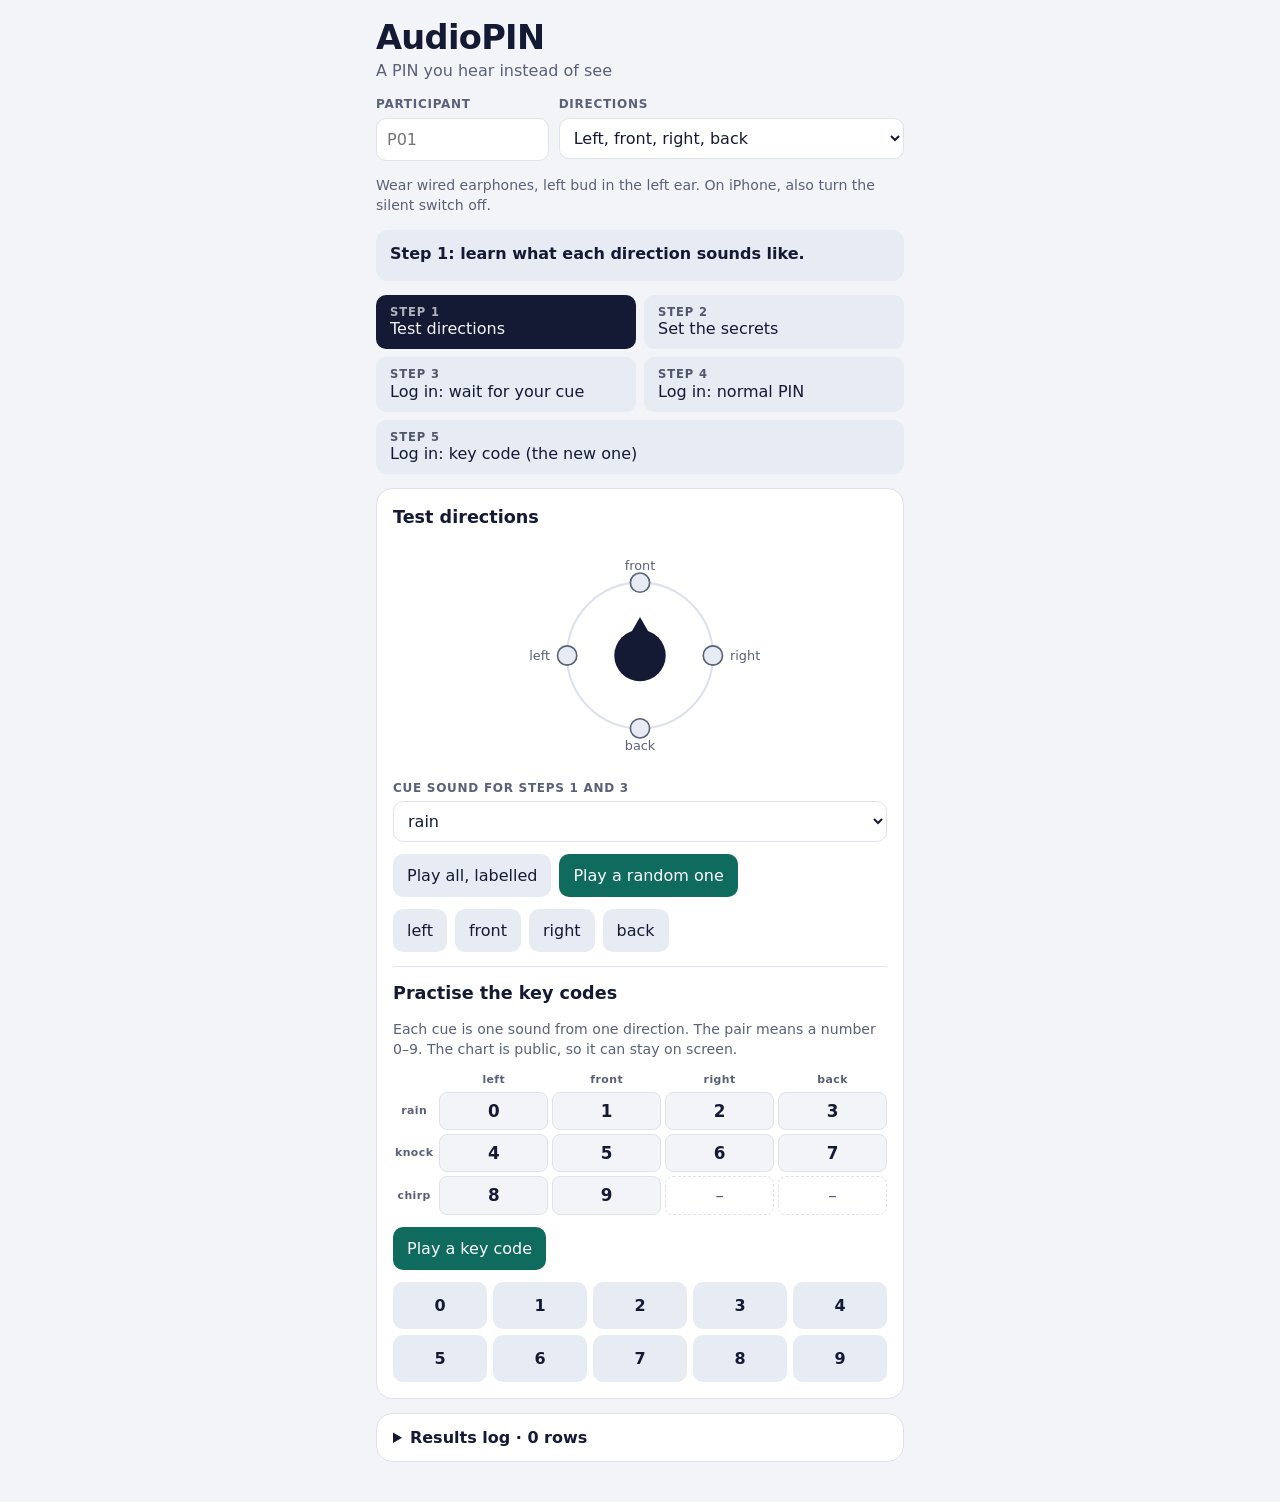
==== index.html @ e16d2418 "sound file names corrected" ====
<!doctype html>
<html lang="en">
<head>
<meta charset="utf-8">
<meta name="viewport" content="width=device-width, initial-scale=1, viewport-fit=cover">
<title>AudioPIN</title>
<style>
  :root {
    --ground: #f2f4f8;
    --surface: #ffffff;
    --ink: #141a33;
    --muted: #596078;
    --line: #dde2ec;
    --chip: #e7ebf3;
    --accent: #0e6b5e;
    --on-accent: #ffffff;
    --pad: #141a33;
    --on-pad: #f2f4f8;
    --warn-bg: #fdefe8;
    --warn-ink: #8a2b12;
    --warn-line: #f0c3b0;
    color-scheme: light;
  }
  @media (prefers-color-scheme: dark) {
    :root:not([data-theme="light"]) {
      --ground: #0e1220;
      --surface: #171d2d;
      --ink: #e6e9f2;
      --muted: #9ea6ba;
      --line: #283048;
      --chip: #232b40;
      --accent: #3db5a2;
      --on-accent: #062520;
      --pad: #2c3754;
      --on-pad: #eef1f8;
      --warn-bg: #2b1a14;
      --warn-ink: #ffb79e;
      --warn-line: #5c3225;
      color-scheme: dark;
    }
  }
  :root[data-theme="dark"] {
    --warn-bg: #2b1a14;
    --warn-ink: #ffb79e;
    --warn-line: #5c3225;
    --ground: #0e1220;
    --surface: #171d2d;
    --ink: #e6e9f2;
    --muted: #9ea6ba;
    --line: #283048;
    --chip: #232b40;
    --accent: #3db5a2;
    --on-accent: #062520;
    --pad: #2c3754;
    --on-pad: #eef1f8;
    color-scheme: dark;
  }

  * { box-sizing: border-box; }
  [hidden] { display: none !important; }
  body {
    margin: 0;
    background: var(--ground);
    color: var(--ink);
    font: 16px/1.45 system-ui, -apple-system, "Segoe UI", Roboto, "Helvetica Neue", Arial, sans-serif;
  }
  main {
    max-width: 560px;
    margin: 0 auto;
    padding-inline: 16px;
    padding-block: 20px 40px;
    display: grid;
    grid-template-columns: minmax(0, 1fr);
    gap: 14px;
  }
  main > * { min-width: 0; }
  h1, h2 { text-wrap: balance; }
  header h1 { margin: 0; font-size: 2.1rem; font-weight: 800; letter-spacing: -0.02em; line-height: 1.05; }
  header p { margin: 4px 0 0; color: var(--muted); }

  .setup { display: grid; grid-template-columns: 1fr 2fr; gap: 10px; }
  @media (max-width: 360px) { .setup { grid-template-columns: 1fr; } }
  label {
    display: block; margin-bottom: 4px;
    font-size: 0.75rem; font-weight: 700; letter-spacing: 0.06em; text-transform: uppercase; color: var(--muted);
  }
  input, select {
    width: 100%; font: inherit; color: var(--ink); background: var(--surface);
    border: 1px solid var(--line); border-radius: 10px; padding: 9px 10px;
  }
  .hint { margin: 0; font-size: 0.88rem; color: var(--muted); }
  .warn {
    margin: 0; padding: 10px 12px; border-radius: 10px; font-size: 0.88rem;
    background: var(--warn-bg); color: var(--warn-ink); border: 1px solid var(--warn-line);
  }
  #status { margin: 0; padding: 12px 14px; border-radius: 12px; background: var(--chip); font-weight: 600; min-height: 3.2em; }

  button {
    font: inherit; color: var(--ink); background: var(--chip);
    border: 0; border-radius: 10px; padding: 10px 14px; cursor: pointer;
  }
  button.primary { background: var(--accent); color: var(--on-accent); }
  button:focus-visible, input:focus-visible, select:focus-visible, summary:focus-visible, #tap:focus-visible {
    outline: 3px solid var(--accent); outline-offset: 2px;
  }
  .steps { display: grid; grid-template-columns: 1fr 1fr; gap: 8px; }
  .steps button { text-align: left; line-height: 1.25; }
  .steps button b { display: block; font-size: 0.72rem; letter-spacing: 0.08em; text-transform: uppercase; opacity: 0.7; }
  .steps button[aria-pressed="true"] { background: var(--ink); color: var(--ground); }
  .steps button:last-child { grid-column: 1 / -1; }

  .panel {
    display: grid; gap: 12px; padding: 16px;
    background: var(--surface); border: 1px solid var(--line); border-radius: 16px;
  }
  .panel h2 { margin: 0; font-size: 1.1rem; }
  .panel p { margin: 0; }
  .row { display: flex; flex-wrap: wrap; gap: 8px; }
  hr { border: 0; border-top: 1px solid var(--line); margin: 2px 0; }

  .head { display: block; width: 100%; max-width: 300px; margin: 0 auto; }
  .head .ring { fill: none; stroke: var(--line); stroke-width: 2; }
  .head .skull { fill: var(--ink); }
  .head .spot { fill: var(--chip); stroke: var(--muted); stroke-width: 1.5; transition: fill 0.15s; }
  .head .spot.on { fill: var(--accent); stroke: var(--accent); }
  .head text { fill: var(--muted); font-size: 12px; font-family: inherit; }
  .pinview { font-weight: 700; }

  .dots { text-align: center; font-size: 1.5rem; letter-spacing: 0.35em; }
  #tap {
    display: flex; align-items: center; justify-content: center; height: 240px;
    border-radius: 20px; background: var(--pad); color: var(--on-pad);
    font-size: 1.6rem; font-weight: 800; letter-spacing: 0.2em;
    user-select: none; -webkit-user-select: none; touch-action: manipulation; -webkit-tap-highlight-color: transparent;
  }
  .keypad { display: grid; grid-template-columns: repeat(3, 1fr); gap: 8px; }
  .keypad button { padding: 16px 0; font-size: 1.35rem; font-variant-numeric: tabular-nums; }

  /* key-code mode: the public chart and the ring of digits */
  .chart { display: grid; grid-template-columns: auto repeat(4, minmax(0, 1fr)); gap: 4px; }
  .chart .h {
    align-self: center; padding: 0 2px; text-align: center;
    font-size: 0.68rem; font-weight: 700; letter-spacing: 0.04em; color: var(--muted);
  }
  .chart .v {
    padding: 6px 2px; text-align: center; border-radius: 8px;
    background: var(--ground); border: 1px solid var(--line);
    font-size: 1.05rem; font-weight: 700; font-variant-numeric: tabular-nums;
  }
  .chart .v.off { background: transparent; border-style: dashed; color: var(--muted); font-weight: 400; }
  #ring { position: relative; width: 100%; max-width: 280px; aspect-ratio: 1 / 1; margin: 0 auto; }
  #ring button {
    position: absolute; transform: translate(-50%, -50%);
    width: 52px; height: 52px; padding: 0; border-radius: 50%;
    font-size: 1.15rem; font-weight: 700; font-variant-numeric: tabular-nums;
  }
  .nums { display: grid; grid-template-columns: repeat(5, minmax(0, 1fr)); gap: 6px; }
  .nums button { padding: 12px 0; font-weight: 700; font-variant-numeric: tabular-nums; }

  details.log { padding: 12px 16px; background: var(--surface); border: 1px solid var(--line); border-radius: 16px; }
  details.log summary { cursor: pointer; font-weight: 700; }
  details.log[open] summary { margin-bottom: 10px; }
  details.log .row { margin-top: 10px; }
  .tablewrap { overflow-x: auto; margin-top: 10px; }
  table { border-collapse: collapse; font-size: 0.8rem; white-space: nowrap; font-variant-numeric: tabular-nums; }
  th, td { text-align: left; padding: 4px 10px 4px 0; border-bottom: 1px solid var(--line); }
  th { color: var(--muted); font-weight: 600; }
  textarea {
    width: 100%; height: 160px; margin-top: 10px; padding: 8px;
    font: 0.75rem/1.4 ui-monospace, SFMono-Regular, Menlo, Consolas, monospace;
    color: var(--ink); background: var(--ground); border: 1px solid var(--line); border-radius: 10px;
  }
  @media (prefers-reduced-motion: reduce) { .head .spot { transition: none; } }
</style>
</head>
<body>
<main>
  <header>
    <h1>AudioPIN</h1>
    <p>A PIN you hear instead of see</p>
  </header>

  <section class="setup" aria-label="Session setup">
    <div>
      <label for="pid">Participant</label>
      <input id="pid" placeholder="P01" autocomplete="off">
    </div>
    <div>
      <label for="layout">Directions</label>
      <select id="layout">
        <option value="cardinal">Left, front, right, back</option>
        <option value="lateral">Four side positions</option>
        <option value="wide">Five positions, two sounds</option>
        <option value="trio">Three positions, four sounds</option>
        <option value="pair">Two positions, five sounds</option>
      </select>
    </div>
  </section>
  <p class="hint">Wear wired earphones, left bud in the left ear. On iPhone, also turn the silent switch off.</p>
  <p id="warn" class="warn" hidden></p>

  <p id="status" role="status" aria-live="polite">Step 1: learn what each direction sounds like.</p>

  <nav class="steps" aria-label="Steps">
    <button id="goCalib"><b>Step 1</b>Test directions</button>
    <button id="goEnroll"><b>Step 2</b>Set the secrets</button>
    <button id="goLogin"><b>Step 3</b>Log in: wait for your cue</button>
    <button id="goBase"><b>Step 4</b>Log in: normal PIN</button>
    <button id="goKey"><b>Step 5</b>Log in: key code (the new one)</button>
  </nav>

  <section id="calibPanel" class="panel">
    <h2>Test directions</h2>
    <svg id="head" class="head" viewBox="0 0 280 210" role="img" aria-label="Top view of your head with the four sound positions"></svg>
    <div>
      <label for="cueSel">Cue sound for steps 1 and 3</label>
      <select id="cueSel"></select>
    </div>
    <div class="row">
      <button id="demo">Play all, labelled</button>
      <button id="quizPlay" class="primary">Play a random one</button>
    </div>
    <div class="row" id="quizBtns"></div>
    <hr>
    <h2>Practise the key codes</h2>
    <p class="hint">Each cue is one sound from one direction. The pair means a number 0–9. The chart is public, so it can stay on screen.</p>
    <div class="chart" id="chartA"></div>
    <div class="row"><button id="keyPractice" class="primary">Play a key code</button></div>
    <div class="nums" id="practiceNums"></div>
  </section>

  <section id="enrollPanel" class="panel" hidden>
    <h2>Set the secrets</h2>
    <p class="hint">Four directions for step 3.</p>
    <div class="row" id="enrollBtns"></div>
    <p>Direction PIN: <span class="pinview" id="pinView">—</span></p>
    <div class="row">
      <button id="example">Use left → right → front → left</button>
      <button id="clear">Clear</button>
    </div>
    <hr>
    <div>
      <label for="numPin">Number PIN for steps 4 and 5</label>
      <input id="numPin" inputmode="numeric" maxlength="4" autocomplete="off">
      <p class="hint" style="margin-top:6px">Use a different number in each condition if the same people will watch both.</p>
    </div>
  </section>

  <section id="loginPanel" class="panel" hidden>
    <h2>Log in: wait for your cue</h2>
    <div class="dots" id="audioDots">○○○○</div>
    <div id="tap" role="button" aria-label="Tap when you hear your direction">TAP</div>
    <p class="hint">Directions play in a new random order for each position. Tap once when you hear yours. Someone watching sees only a tap.</p>
  </section>

  <section id="basePanel" class="panel" hidden>
    <h2>Log in: normal PIN</h2>
    <div class="dots" id="numDots">○○○○</div>
    <div class="keypad" id="keypad"></div>
  </section>

  <section id="keyPanel" class="panel" hidden>
    <h2>Log in: key code</h2>
    <div class="dots" id="keyDots">○○○○</div>
    <div class="chart" id="chartB"></div>
    <div class="row"><button id="keyReplay">Play that sound again</button></div>
    <div id="ring"></div>
    <p class="hint">One sound per digit. Read its number from the chart, count that many steps clockwise from your digit, and tap where you land. Until you tap, the same sound plays again two seconds after it ends. Nothing on this screen shows which sound played.</p>
  </section>

  <details class="log">
    <summary>Results log · <span id="logCount">0</span> rows</summary>
    <p class="hint">Keep this closed while someone is watching: it shows the answers.</p>
    <div class="row">
      <button id="dl">Download CSV</button>
      <button id="showCsv">Show CSV to copy</button>
      <button id="wipe">Clear log</button>
    </div>
    <div class="tablewrap" id="logView"></div>
    <textarea id="csvText" readonly hidden aria-label="Log as CSV"></textarea>
  </details>
</main>

<script>
/* HOW THIS PAGE WORKS
   1. SETTINGS  which directions and pitches exist, and how fast the cues play
   2. SOUND     one of three short sounds, placed at a direction by the browser's HRTF panner.
                Which sound it is carries the second half of a key code; where it comes from carries the first
   3. STEPS     1 test directions and key codes -> 2 set secrets -> 3 wait-for-cue login
                -> 4 normal PIN -> 5 key-code login (one coded sound per digit, no waiting)
   4. LOG       every answer becomes a row; export it as CSV for your analysis */

// ================= 1. SETTINGS =================
// Angles in degrees, seen from above: 0 = straight ahead, 90 = right, -90 = left, 180 = behind.
const LAYOUTS = {
  cardinal: { left: -90, front: 0, right: 90, back: 180 },                            // what the brief asks for
  lateral:  { 'far-left': -90, 'near-left': -30, 'near-right': 30, 'far-right': 90 }, // plan B if front/back get confused
  // Five positions need only two sounds to cover 0-9, so every sound appears at every
  // direction: no spare boxes, no sound that is rarer or easier than the others.
  wide:     { 'far-left': -90, left: -45, front: 0, right: 45, 'far-right': 90 },
  // Fewer directions, more sounds. Only 2x5 and 5x2 divide 10 evenly, so `pair` is the
  // only way to cut directions without leaving spare boxes in the chart.
  trio:     { left: -90, front: 0, right: 90 },                 // 3 x 4 sounds = 12 boxes, 2 spare
  pair:     { left: -90, right: 90 }                            // 2 x 5 sounds = 10 boxes, none spare
};
// The sound itself is the second half of a key code: three kinds, one per row of the chart.
// The files sit next to index.html. Each one is trimmed to its first 0.25 s of real sound
// automatically, so a long recording is fine, but a soft fade-in is not: the sharp start is
// what the ear uses to place the sound.
// Only as many rows as the layout needs are used, so the list can be longer than the grid:
// 4 directions use the first 3, 3 directions use the first 4, 2 directions use all 5.
// Ordered on purpose. The first three are the ones four directions use, and they sit in three
// different envelope families: continuous, one hit, two hits. The cat is last, so it only
// appears in the two-direction layout, and never as the direction cue.
const VOICE_NAMES = ['rain', 'knock', 'chirp', 'cowbell', 'cat'];  // chart rows, top to bottom
const VOICE_FILES = {                                              // Mixkit, free licence, no attribution required
  rain:    'mixkit-heavy-rain-2403.wav',          // "Heavy rain"               continuous, smooth
  knock:   'mixkit-wood-hard-hit-2182.wav',         // "Wood hard hit"            one impulse
  chirp:   'mixkit-forest-birds-singing-1212.wav',         // "Double little bird chirp" two pulses
  cowbell: 'mixkit-cowbell-sharp-hit-1743.wav',       // "Cowbell sharp hit"        metallic ring
  cat:     'mixkit-cartoon-little-cat-meow-91.wav'            // your own recording         voice-like swell
};
const VOICE_GAIN  = { rain: 1, knock: 1, chirp: 1, cowbell: 1, cat: 1 }; // set these by ear once you hear the files
const CUE_VOICE   = VOICE_NAMES[0];                                // steps 1 and 3 start with the rain: steady noise places best
const BUILT_IN    = ['hiss', 'knock', 'drip', 'bell', 'buzz'];     // stand-ins when a file is missing, so the rows stay different
const KEYS      = 10;  // key = sound row x number of directions + direction column, so codes 0..9
const SOUND_SEC = 1.0; // how much of each recording plays. Longer gives the ear more to work with, and costs time
const PIN_LEN   = 4;   // digits (or directions) in a PIN
// Step 3 plays cue after cue, so its spacing has to grow with the sound: silence between cues
// is what keeps one cue from smearing into the next (the CHI paper's floor was 0.6 s for 0.54 s sounds).
const CUE_MS   = Math.round(SOUND_SEC * 1000) + 800;
const LEAD_MS  = 700;  // step 3 only: pause before each position starts
const REACT_MS = 200;  // nobody reacts faster than this, so a quicker tap answers the previous cue
const KEY_LEAD_MS = 250; // step 5: pause before the coded sound plays
const REPEAT_MS   = 2000; // step 5: no answer yet? play the same sound again this long after it ends

// ================= state =================
let layout = 'cardinal';
let pin = [];             // the direction PIN, e.g. ['left', 'right', 'front', 'left']
let quizTarget = null;    // direction just played in step 1
let practiceKey = null;   // key code just played in step 1
let loginRun = 0;         // goes up whenever a running login must stop
let cueTimer = null;      // interval that plays the cue cycle in step 3
let pendingTap = null;    // finishes the position that is waiting for an answer
let keyAnswer = null;     // set while step 5 waits for a tap on the ring
let repeatTimer = null;   // step 5: plays the same sound again while no answer has come
let cueVoice = CUE_VOICE; // which sound carries plain direction cues in steps 1 and 3
let numEntry = '', numStart = 0, numDone = true;
let trialNo = 0;
let log = [];
let ctx = null, noise = null;
let voices = {};                                     // sound name -> AudioBuffer
const voiceSource = {};                              // sound name -> 'file' or 'built-in'
const pendingFiles = {};                             // sound name -> Promise<ArrayBuffer> for your own recordings
for (const name of Object.keys(VOICE_FILES)) {
  if (VOICE_FILES[name]) {
    pendingFiles[name] = fetch(VOICE_FILES[name]).then(r => (r.ok ? r.arrayBuffer() : null)).catch(() => null);
  }
}

const dirs = () => LAYOUTS[layout];
const dirNames = () => Object.keys(dirs());
// Only as many sounds as the grid needs: 4 directions need 3 sounds (12 boxes, 2 spare),
// 5 directions need exactly 2 (10 boxes, none spare).
const usedVoices = () => VOICE_NAMES.slice(0, Math.ceil(KEYS / dirNames().length));

// ================= 2. SOUND =================
// Browsers only allow sound after a tap, so every button that plays audio calls this first.
async function initAudio() {
  if (!ctx) {
    try { if (navigator.audioSession) navigator.audioSession.type = 'playback'; } catch (e) {} // iPhone Safari: keep playing when the silent switch is on
    ctx = new (window.AudioContext || window.webkitAudioContext)();
    ctx.createPanner().panningModel = 'HRTF'; // start loading the HRTF data now, not on the first cue
  }
  if (ctx.state !== 'running') await ctx.resume();    // must happen inside the tap, before any waiting
  const missing = [];
  for (let i = 0; i < VOICE_NAMES.length; i++) {      // load (or build) each sound once
    const name = VOICE_NAMES[i];
    if (voices[name]) continue;
    let buffer = null;
    if (pendingFiles[name]) {
      const bytes = await pendingFiles[name];
      if (bytes) {
        try { buffer = prepare(ctx, toMono(ctx, await ctx.decodeAudioData(bytes))); } catch (e) { buffer = null; }
      }
      if (!buffer) missing.push(`${name} (${VOICE_FILES[name]})`);
    }
    voiceSource[name] = buffer ? 'file' : 'built-in';
    voices[name] = normalise(buffer || buildVoice(ctx, BUILT_IN[i % BUILT_IN.length]), VOICE_GAIN[name]);
  }
  noise = voices[cueVoice] || voices[VOICE_NAMES[0]];
  warn(missing.length
    ? `Could not load ${missing.join(', ')} — a built-in sound is standing in. Serve the page over http (file:// blocks loading) and check the names in VOICE_FILES.`
    : '');
}

// Every recording gets the same treatment: cut the silence at the front, keep at most 0.25 s,
// and fade the two edges so it cannot click.
function prepare(context, buffer) {
  const sr = buffer.sampleRate, d = buffer.getChannelData(0);
  let peak = 0;
  for (let i = 0; i < d.length; i++) peak = Math.max(peak, Math.abs(d[i]));
  if (!peak) return null;
  const floor = peak * 0.02;
  let start = 0;
  while (start < d.length && Math.abs(d[start]) < floor) start++;
  const length = Math.min(Math.round(sr * SOUND_SEC), d.length - start);
  if (length < Math.round(sr * 0.02)) return null;    // under 20 ms of sound: treat it as a bad file
  const out = context.createBuffer(1, length, sr);
  const o = out.getChannelData(0);
  const fade = Math.round(sr * 0.005);
  for (let i = 0; i < length; i++) {
    const gain = i < fade ? i / fade : (i > length - fade ? (length - i) / fade : 1);
    o[i] = d[start + i] * gain;
  }
  return out;
}

// Builds one 0.3 s sound. Every voice gets a 4 ms broadband click at the start:
// a sharp onset is the strongest cue the ear has for working out a direction.
function buildVoice(context, name) {
  const sr = context.sampleRate, n = Math.round(sr * 0.3);
  const buffer = context.createBuffer(1, n, sr);
  const d = buffer.getChannelData(0);
  if (name === 'bell') {                              // inharmonic partials, metallic and ringing
    const f0 = 520, ratios = [1, 2.76, 5.4, 8.93, 13.34], amps = [1, 0.6, 0.4, 0.25, 0.15];
    for (let i = 0; i < n; i++) {
      const t = i / sr;
      let v = 0;
      for (let k = 0; k < ratios.length; k++) {
        v += amps[k] * Math.sin(2 * Math.PI * f0 * ratios[k] * t) * Math.exp(-t * (3 + k * 2.5));
      }
      d[i] = v * 0.3;
    }
  } else if (name === 'knock') {                      // short wooden rap, gone in about 60 ms
    // It needs real treble: the loudness difference between the ears only exists above ~1.5 kHz,
    // so a purely low thud would reach both ears almost equally and be hard to place.
    let previous = 0;
    for (let i = 0; i < n; i++) {
      const t = i / sr, x = Math.random() * 2 - 1;
      const bright = x - 0.9 * previous;              // cheap high-pass, so the rap keeps its treble
      previous = x;
      d[i] = bright * Math.exp(-t * 45) * 1.2
           + Math.sin(2 * Math.PI * 320 * t) * Math.exp(-t * 60) * 0.5
           + Math.sin(2 * Math.PI * 1100 * t) * Math.exp(-t * 80) * 0.4;
    }
  } else if (name === 'drip') {                       // water drop: a quick upward blip
    for (let i = 0; i < n; i++) {
      const t = i / sr;
      const f = 500 + 900 * Math.min(t / 0.06, 1);
      d[i] = (Math.sin(2 * Math.PI * f * t) + 0.4 * Math.sin(2 * Math.PI * 2.4 * f * t)) * Math.exp(-t * 28);
    }
  } else if (name === 'buzz') {                       // low rasp; nothing else in the set sounds like it
    for (let i = 0; i < n; i++) {
      const t = i / sr;
      let v = 0;
      for (let k = 1; k <= 9; k += 2) v += Math.sin(2 * Math.PI * 150 * k * t) / k;
      d[i] = v * (0.6 + 0.4 * Math.sin(2 * Math.PI * 35 * t)) * Math.exp(-t * 6);
    }
  } else {                                            // 'hiss': plain broadband noise
    for (let i = 0; i < n; i++) d[i] = Math.random() * 2 - 1;
  }
  const click = Math.round(sr * 0.004);
  for (let i = 0; i < click; i++) d[i] += (Math.random() * 2 - 1) * (1 - i / click) * 0.8;
  return buffer;
}

// Equal loudness for every sound, so volume is never a clue.
// The soft limiter matters: dividing by the peak instead would make short sounds much quieter than long ones.
function normalise(buffer, tweak) {
  const d = buffer.getChannelData(0);
  let sum = 0;
  for (let i = 0; i < d.length; i++) sum += d[i] * d[i];
  const gain = 0.25 * (tweak || 1) / (Math.sqrt(sum / d.length) || 1);
  for (let i = 0; i < d.length; i++) d[i] = Math.tanh(d[i] * gain);
  return buffer;
}

// The HRTF panner wants one channel, so a stereo recording is folded down first.
function toMono(context, buffer) {
  if (buffer.numberOfChannels === 1) return buffer;
  const mono = context.createBuffer(1, buffer.length, buffer.sampleRate);
  const out = mono.getChannelData(0);
  for (let c = 0; c < buffer.numberOfChannels; c++) {
    const data = buffer.getChannelData(c);
    for (let i = 0; i < data.length; i++) out[i] += data[i] / buffer.numberOfChannels;
  }
  return mono;
}

// Plays one sound that seems to come from direction `dir`.
// Chain: sound -> volume envelope -> HRTF panner -> earphones.
function playCue(context, buffer, dir, when) {
  const angle = dirs()[dir] * Math.PI / 180;

  const panner = context.createPanner();
  panner.panningModel = 'HRTF';                       // filters each ear the way a real head would
  const x = Math.sin(angle), z = -Math.cos(angle);   // listener at (0,0,0) facing -z; +x is to the right
  if (panner.positionX) {
    panner.positionX.value = x; panner.positionY.value = 0; panner.positionZ.value = z;
  } else {
    panner.setPosition(x, 0, z);                      // older Safari
  }
  panner.connect(context.destination);

  const length = Math.min(buffer.duration, SOUND_SEC); // never play more than SOUND_SEC of it
  const shape = (node, peak) => {                      // 10 ms fades so the sound doesn't click
    node.gain.setValueAtTime(0, when);
    node.gain.linearRampToValueAtTime(peak, when + 0.01);
    node.gain.setValueAtTime(peak, when + Math.max(0.02, length - 0.02));
    node.gain.linearRampToValueAtTime(0, when + length);
  };

  const source = context.createBufferSource();        // the noise carries the direction
  source.buffer = buffer;
  const envelope = context.createGain();
  shape(envelope, 0.6);
  source.connect(envelope);
  envelope.connect(panner);
  source.start(when);
  source.stop(when + length + 0.02);
}

function play(dir) { playCue(ctx, voices[cueVoice] || noise, dir, ctx.currentTime); }

// A key code 0..9 is one direction plus one sound.
const keyDir   = key => dirNames()[key % dirNames().length];
const keyVoice = key => usedVoices()[Math.floor(key / dirNames().length)];
const codeName = key => `${keyDir(key)} + ${keyVoice(key)}`;
function playKey(key) { playCue(ctx, voices[keyVoice(key)], keyDir(key), ctx.currentTime); }

// Delay between starting a sound and it reaching the ears. Large with Bluetooth, and not every browser reports it.
function outputDelayMs() {
  return ctx ? ((ctx.baseLatency || 0) + (ctx.outputLatency || 0)) * 1000 : 0;
}

// ================= helpers =================
const $ = id => document.getElementById(id);
const sleep = ms => new Promise(resolve => setTimeout(resolve, ms));
const say = text => { $('status').textContent = text; };
const warn = text => { $('warn').textContent = text; $('warn').hidden = !text; };
// Unpredictable random integer 0..n-1 (Math.random is not meant for security).
const randInt = n => crypto.getRandomValues(new Uint32Array(1))[0] % n;
function shuffle(list) {
  const a = list.slice();
  for (let i = a.length - 1; i > 0; i--) { const j = randInt(i + 1); [a[i], a[j]] = [a[j], a[i]]; }
  return a;
}
const drawDots = (id, filled) => { $(id).textContent = '●'.repeat(filled) + '○'.repeat(PIN_LEN - filled); };
function cell(className, text) {
  const node = document.createElement('div');
  node.className = className;
  node.textContent = text;
  return node;
}

// ================= 3. STEPS =================
const STEPS = { calib: 'goCalib', enroll: 'goEnroll', login: 'goLogin', base: 'goBase', key: 'goKey' };
function showStep(name) {
  stopLogin();
  for (const step in STEPS) {
    $(step + 'Panel').hidden = step !== name;
    $(STEPS[step]).setAttribute('aria-pressed', String(step === name));
  }
  // Put the working panel at the top of the screen, so nobody scrolls during a timed entry.
  if (name !== 'calib') $(name + 'Panel').scrollIntoView({ block: 'start' });
}

function setLayout(name) {
  const needed = Math.ceil(KEYS / Object.keys(LAYOUTS[name]).length);
  if (VOICE_NAMES.length < needed) {                 // fewer directions always means more sounds
    warn(`The "${name}" layout needs ${needed} sounds and VOICE_NAMES lists ${VOICE_NAMES.length}. Add ${needed - VOICE_NAMES.length} more before using it.`);
    $('layout').value = layout;
    return;
  }
  layout = name;
  $('layout').value = name;
  pin = []; showPin();
  quizTarget = null; practiceKey = null;
  for (const [boxId, pick] of [['quizBtns', answerQuiz], ['enrollBtns', addToPin]]) {
    $(boxId).replaceChildren(...dirNames().map(d => {
      const b = document.createElement('button');
      b.textContent = d;
      b.onclick = () => pick(d);
      return b;
    }));
  }
  drawHead(null);
  buildChart('chartA');
  buildChart('chartB');
}
$('layout').onchange = e => {
  stopLogin();
  setLayout(e.target.value);
  say('Directions changed, so the direction PIN was cleared and the key chart was rebuilt.');
};

// Top view of the head with the sound positions. Lights up only in step 1, never while logging in.
function drawHead(active) {
  const cx = 140, cy = 105, r = 68;
  let svg = `<circle class="ring" cx="${cx}" cy="${cy}" r="${r}"/>` +
            `<path class="skull" d="M${cx - 8} ${cy - 22} L${cx} ${cy - 36} L${cx + 8} ${cy - 22} Z"/>` +
            `<circle class="skull" cx="${cx}" cy="${cy}" r="24"/>`;
  for (const d of dirNames()) {
    const a = dirs()[d] * Math.PI / 180;
    const x = cx + r * Math.sin(a), y = cy - r * Math.cos(a);
    const lx = cx + (r + 16) * Math.sin(a), ly = cy - (r + 16) * Math.cos(a);
    const anchor = Math.sin(a) < -0.3 ? 'end' : Math.sin(a) > 0.3 ? 'start' : 'middle';
    svg += `<circle class="spot${d === active ? ' on' : ''}" cx="${x.toFixed(1)}" cy="${y.toFixed(1)}" r="9"/>` +
           `<text x="${lx.toFixed(1)}" y="${ly.toFixed(1)}" dy="0.35em" text-anchor="${anchor}">${d}</text>`;
  }
  $('head').innerHTML = svg;
}

// The public code chart: rows are pitches, columns are directions, cells are the numbers 0-9.
// It never shows which code is playing -- that is the whole secret.
function buildChart(id) {
  const columns = dirNames();
  const cells = [cell('h', '')];
  for (const d of columns) cells.push(cell('h', d));
  usedVoices().forEach((name, row) => {
    cells.push(cell('h', name));
    columns.forEach((d, col) => {
      const value = row * columns.length + col;
      cells.push(value < KEYS ? cell('v', String(value)) : cell('v off', '–'));
    });
  });
  $(id).style.gridTemplateColumns = `auto repeat(${columns.length}, minmax(0, 1fr))`;
  $(id).replaceChildren(...cells);
}

// ---- Step 1: test directions, then practise the key codes ----
$('goCalib').onclick = () => { showStep('calib'); say('Play the labelled demo, then test yourself with random ones.'); };
$('demo').onclick = async () => {
  await initAudio();
  for (const d of dirNames()) {
    if ($('calibPanel').hidden) break;
    drawHead(d);
    say('Playing: ' + d);
    play(d);
    await sleep(Math.round(SOUND_SEC * 1000) + 400);
  }
  drawHead(null);
  if (!$('calibPanel').hidden) say('Now press "Play a random one" and choose where it came from.');
};
$('quizPlay').onclick = async () => {
  await initAudio();
  quizTarget = dirNames()[randInt(dirNames().length)];
  play(quizTarget);
  say('Where did that come from?');
};
function answerQuiz(d) {
  if (!quizTarget) return say('Press "Play a random one" first.');
  const ok = d === quizTarget;
  addLog({ mode: 'test', code: cueVoice, target: quizTarget, chosen: d, correct: ok });
  say(ok ? `Correct: ${d}.` : `Not quite: it was ${quizTarget}, you chose ${d}.`);
  quizTarget = null;
}

$('keyPractice').onclick = async () => {
  await initAudio();
  practiceKey = randInt(KEYS);
  playKey(practiceKey);
  say('Which number was that? Read it off the chart.');
};
function answerPractice(n) {
  if (practiceKey === null) return say('Press "Play a key code" first.');
  const ok = n === practiceKey;
  addLog({ mode: 'key-test', key: practiceKey, code: codeName(practiceKey), target: practiceKey, chosen: n, correct: ok });
  say(ok ? `Correct: ${practiceKey} (${codeName(practiceKey)}).`
         : `It was ${practiceKey} (${codeName(practiceKey)}), you said ${n}.`);
  practiceKey = null;
}
$('practiceNums').replaceChildren(...Array.from({ length: KEYS }, (_, n) => {
  const b = document.createElement('button');
  b.textContent = n;
  b.onclick = () => answerPractice(n);
  return b;
}));

// ---- Step 2: set the secrets ----
$('goEnroll').onclick = () => { showStep('enroll'); say('Four directions for step 3, and a 4-digit number for steps 4 and 5.'); };
function showPin() { $('pinView').textContent = pin.length ? pin.join(' → ') : '—'; }
function addToPin(d) {
  if (pin.length === PIN_LEN) return say('The direction PIN already has four directions. Press Clear to change it.');
  pin.push(d);
  showPin();
  say(pin.length === PIN_LEN ? 'Direction PIN set. Go to step 3.' : `${PIN_LEN - pin.length} more to choose.`);
}
$('example').onclick = () => {
  setLayout('cardinal');
  pin = ['left', 'right', 'front', 'left'];
  showPin();
  say('Direction PIN set to left → right → front → left. Go to step 3.');
};
$('clear').onclick = () => { pin = []; showPin(); say('Choose four directions in order.'); };

// ---- Step 3: wait-for-your-cue login (the original method) ----
$('goLogin').onclick = async () => {
  await initAudio();
  if (pin.length !== PIN_LEN) { showStep('enroll'); return say('Set a four-direction PIN first.'); }
  showStep('login');                                   // also stops a login that is already running
  const run = loginRun, trial = ++trialNo, entered = [], t0 = performance.now();
  drawDots('audioDots', 0);
  for (let i = 0; i < PIN_LEN; i++) {
    say(`Position ${i + 1} of ${PIN_LEN}: tap when you hear your direction.`);
    await sleep(LEAD_MS);
    if (run !== loginRun) return;
    const answer = await waitForTap();
    if (!answer || run !== loginRun) return;
    entered.push(answer.chosen);
    drawDots('audioDots', i + 1);
    addLog({ mode: 'audio-step', trial, step: i + 1, code: cueVoice, target: pin[i], chosen: answer.chosen,
             correct: answer.chosen === pin[i], ms: answer.ms, cues: answer.cues });
  }
  const ok = entered.every((d, i) => d === pin[i]);
  const ms = performance.now() - t0;
  addLog({ mode: 'audio-total', trial, target: pin.join(' '), chosen: entered.join(' '), correct: ok, ms });
  say(`${ok ? 'Access granted' : 'Wrong PIN'} in ${(ms / 1000).toFixed(1)} s. Press step 3 to try again.`);
};

// Plays every direction in a fresh random order, again and again, until the user taps.
// The random order is the security: someone watching sees WHEN you tap, never WHAT was playing.
function waitForTap() {
  return new Promise(resolve => {
    pendingTap = resolve;
    const order = shuffle(dirNames());
    const played = [];                                  // every cue so far: { dir, at }
    const start = performance.now();
    const next = () => {
      const dir = order[played.length % order.length];
      played.push({ dir, at: performance.now() });
      play(dir);
    };
    next();
    cueTimer = setInterval(next, CUE_MS);
    $('tap').onpointerdown = event => {
      event.preventDefault();
      const now = performance.now();
      // A tap answers the last cue the user could have heard AND reacted to.
      const heard = played.filter(c => c.at + outputDelayMs() + REACT_MS <= now);
      if (!heard.length) return;                        // too early to be an answer: ignore it
      clearInterval(cueTimer); cueTimer = null;
      $('tap').onpointerdown = null;
      pendingTap = null;
      try { if (navigator.vibrate) navigator.vibrate(30); } catch (e) {}
      resolve({ chosen: heard[heard.length - 1].dir, ms: now - start, cues: played.length });
    };
  });
}

function stopLogin() {
  loginRun++;
  clearInterval(cueTimer); cueTimer = null;
  $('tap').onpointerdown = null;
  keyAnswer = null;
  clearTimeout(repeatTimer); repeatTimer = null;
  $('keyReplay').onclick = null;
  if (pendingTap) { const finish = pendingTap; pendingTap = null; finish(null); }
}

// ---- Step 4: normal PIN, for comparison ----
$('goBase').onclick = () => {
  if (!/^\d{4}$/.test($('numPin').value)) { showStep('enroll'); return say('Type a 4-digit number PIN in step 2 first.'); }
  showStep('base');
  numEntry = ''; numDone = false; numStart = performance.now();
  drawDots('numDots', 0);
  say('Type the number PIN.');
};
function pressKey(key) {
  if (numDone) return;
  numEntry = key === '⌫' ? numEntry.slice(0, -1) : numEntry + key;
  drawDots('numDots', numEntry.length);
  if (numEntry.length < PIN_LEN) return;
  numDone = true;
  const ms = performance.now() - numStart, target = $('numPin').value, ok = numEntry === target;
  addLog({ mode: 'normal-total', trial: ++trialNo, target, chosen: numEntry, correct: ok, ms });
  say(`${ok ? 'Access granted' : 'Wrong PIN'} in ${(ms / 1000).toFixed(1)} s. Press step 4 to try again.`);
}
$('keypad').replaceChildren(...['1', '2', '3', '4', '5', '6', '7', '8', '9', '', '0', '⌫'].map(key => {
  const b = document.createElement('button');
  b.textContent = key;
  if (!key) b.style.visibility = 'hidden';
  else b.onclick = () => pressKey(key);
  if (key === '⌫') b.setAttribute('aria-label', 'Delete');
  return b;
}));

// ---- Step 5: key-code login (no waiting) ----
// One coded sound per digit gives you a one-time key 0-9. You answer with (digit + key) mod 10.
// Every key is equally likely, so every tap is equally likely: watching the screen tells an attacker nothing.
function buildRing() {
  $('ring').replaceChildren(...Array.from({ length: 10 }, (_, d) => {
    const b = document.createElement('button');
    b.textContent = d;
    const a = (-90 + d * 36) * Math.PI / 180;
    b.style.left = (50 + 38 * Math.cos(a)).toFixed(2) + '%';
    b.style.top  = (50 + 38 * Math.sin(a)).toFixed(2) + '%';
    b.onclick = () => { if (keyAnswer) keyAnswer(d); };
    return b;
  }));
}

$('goKey').onclick = async () => {
  await initAudio();
  const secret = $('numPin').value;
  if (!/^\d{4}$/.test(secret)) { showStep('enroll'); return say('Type a 4-digit number PIN in step 2 first.'); }
  showStep('key');
  const run = loginRun, trial = ++trialNo, entered = [], t0 = performance.now();
  drawDots('keyDots', 0);
  for (let i = 0; i < PIN_LEN; i++) {
    const digit = Number(secret[i]);
    const key = randInt(KEYS);
    say(`Digit ${i + 1} of ${PIN_LEN}: listen, then tap your answer.`);
    const answer = await askKey(key);
    if (!answer || run !== loginRun) return;
    const expected = (digit + key) % 10;
    entered.push(answer.chosen === expected);
    drawDots('keyDots', i + 1);
    addLog({ mode: 'key-step', trial, step: i + 1, key, code: codeName(key),
             target: expected, chosen: answer.chosen, correct: answer.chosen === expected,
             wrapped: digit + key >= 10, replays: answer.replays, repeats: answer.repeats, ms: answer.ms });
  }
  const ok = entered.every(Boolean);
  const ms = performance.now() - t0;
  addLog({ mode: 'key-total', trial, target: secret, chosen: ok ? secret : '(wrong)', correct: ok, ms });
  say(`${ok ? 'Access granted' : 'Wrong PIN'} in ${(ms / 1000).toFixed(1)} s. Press step 5 to try again.`);
};

// Plays one coded sound, then waits for a tap on the ring. Taps before the sound are ignored.
// Until an answer comes, the SAME sound plays again REPEAT_MS after each play ends; the key
// never changes mid-digit. Repeats (automatic) and replays (button) are logged separately.
function askKey(key) {
  return new Promise(resolve => {
    pendingTap = resolve;
    const run = loginRun;
    let replays = 0, repeats = 0;
    const soundMs = Math.min(SOUND_SEC, voices[keyVoice(key)].duration) * 1000;
    const scheduleRepeat = () => {                      // (re)start the countdown after every play
      clearTimeout(repeatTimer);
      repeatTimer = setTimeout(() => {
        if (run !== loginRun || !keyAnswer) return;
        repeats++;
        playKey(key);
        scheduleRepeat();
      }, soundMs + REPEAT_MS);
    };
    setTimeout(() => {
      if (run !== loginRun) return;                     // the step was cancelled while we waited
      playKey(key);
      const start = performance.now();
      $('keyReplay').onclick = () => { replays++; playKey(key); scheduleRepeat(); };
      keyAnswer = chosen => {
        keyAnswer = null;
        clearTimeout(repeatTimer); repeatTimer = null;
        $('keyReplay').onclick = null;
        pendingTap = null;
        try { if (navigator.vibrate) navigator.vibrate(30); } catch (e) {}
        resolve({ chosen, ms: performance.now() - start, replays, repeats });
      };
      scheduleRepeat();
    }, KEY_LEAD_MS);
  });
}

// ================= 4. LOG =================
const COLUMNS = ['time', 'participant', 'layout', 'mode', 'trial', 'step', 'key', 'code',
                 'target', 'chosen', 'correct', 'wrapped', 'replays', 'repeats', 'ms', 'cues', 'delay_ms'];
const STORE = 'audiopin-log';

function addLog(row) {
  log.push({
    time: new Date().toISOString(),
    participant: $('pid').value.trim(),
    layout,
    delay_ms: Math.round(outputDelayMs()),
    ...row,
    ms: row.ms === undefined ? '' : Math.round(row.ms)
  });
  try { localStorage.setItem(STORE, JSON.stringify(log)); } catch (e) {} // survives a reload; the CSV is the real backup
  renderLog();
}

function toCsv() {
  const quote = v => {
    const s = v === undefined || v === null ? '' : String(v);
    return /[",\n]/.test(s) ? '"' + s.replace(/"/g, '""') + '"' : s;
  };
  return [COLUMNS.join(',')].concat(log.map(r => COLUMNS.map(c => quote(r[c])).join(','))).join('\n');
}

function renderLog() {
  $('logCount').textContent = log.length;
  const esc = v => String(v ?? '').replace(/[&<>"]/g, ch => ({ '&': '&amp;', '<': '&lt;', '>': '&gt;', '"': '&quot;' }[ch]));
  const cols = COLUMNS.slice(1);                       // the table skips the timestamp to stay narrow
  $('logView').innerHTML = '<table><tr>' + cols.map(c => `<th>${c}</th>`).join('') + '</tr>' +
    log.slice(-10).reverse().map(r => '<tr>' + cols.map(c => `<td>${esc(r[c])}</td>`).join('') + '</tr>').join('') +
    '</table>';
  if (!$('csvText').hidden) $('csvText').value = toCsv();
}

$('dl').onclick = () => {
  const link = document.createElement('a');
  link.href = URL.createObjectURL(new Blob([toCsv()], { type: 'text/csv' }));
  link.download = `audiopin-${new Date().toISOString().slice(0, 10)}.csv`;
  document.body.appendChild(link);
  link.click();
  link.remove();
};
$('showCsv').onclick = () => {
  const box = $('csvText');
  box.hidden = !box.hidden;
  box.value = toCsv();
  if (!box.hidden) box.select();
};
let wipeArmed = false;
$('wipe').onclick = () => {
  if (!wipeArmed) {
    wipeArmed = true;
    $('wipe').textContent = `Tap again to delete ${log.length} rows`;
    setTimeout(() => { wipeArmed = false; $('wipe').textContent = 'Clear log'; }, 4000);
    return;
  }
  wipeArmed = false;
  $('wipe').textContent = 'Clear log';
  log = [];
  try { localStorage.removeItem(STORE); } catch (e) {}
  renderLog();
};

// ================= start =================
try { log = JSON.parse(localStorage.getItem(STORE)) || []; } catch (e) { log = []; }
trialNo = log.reduce((max, r) => Math.max(max, Number(r.trial) || 0), 0);
$('numPin').value = String(randInt(10000)).padStart(4, '0');
$('cueSel').replaceChildren(...VOICE_NAMES.map(name => {
  const option = document.createElement('option');
  option.value = name;
  option.textContent = name;
  return option;
}));
$('cueSel').value = cueVoice;
$('cueSel').onchange = event => {
  cueVoice = event.target.value;
  say(`Direction cues now use the ${cueVoice}. Every answer records which sound it used in the CSV.`);
};
buildRing();
setLayout('cardinal');
showStep('calib');
renderLog();
</script>
</body>
</html>
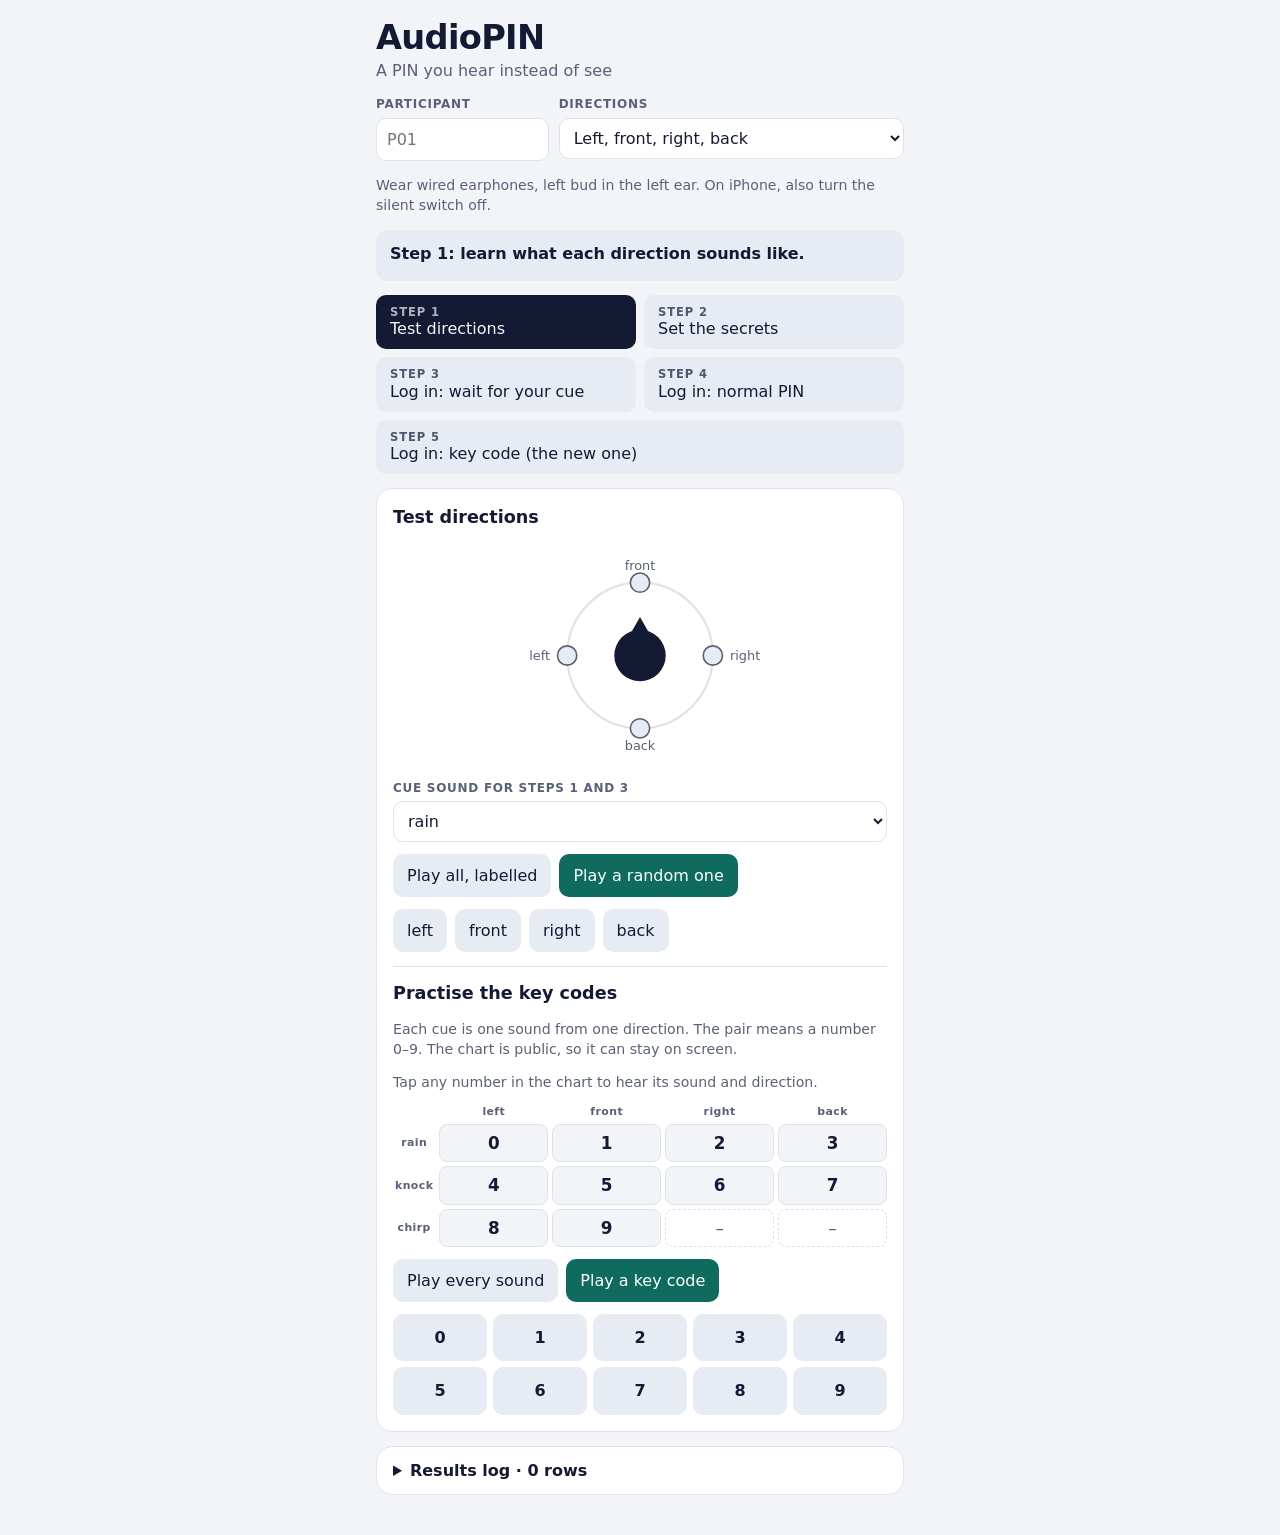
==== commit b57dda88: "Sound demo: playable charts and 'Play every sound' in both apps - Prototype step 1: tap any chart nu" ====
--- a/index.html
+++ b/index.html
@@ -3,175 +3,9 @@
 <head>
 <meta charset="utf-8">
 <meta name="viewport" content="width=device-width, initial-scale=1, viewport-fit=cover">
+<link rel="icon" href="assets/icons/icon-192.png">
 <title>AudioPIN</title>
-<style>
-  :root {
-    --ground: #f2f4f8;
-    --surface: #ffffff;
-    --ink: #141a33;
-    --muted: #596078;
-    --line: #dde2ec;
-    --chip: #e7ebf3;
-    --accent: #0e6b5e;
-    --on-accent: #ffffff;
-    --pad: #141a33;
-    --on-pad: #f2f4f8;
-    --warn-bg: #fdefe8;
-    --warn-ink: #8a2b12;
-    --warn-line: #f0c3b0;
-    color-scheme: light;
-  }
-  @media (prefers-color-scheme: dark) {
-    :root:not([data-theme="light"]) {
-      --ground: #0e1220;
-      --surface: #171d2d;
-      --ink: #e6e9f2;
-      --muted: #9ea6ba;
-      --line: #283048;
-      --chip: #232b40;
-      --accent: #3db5a2;
-      --on-accent: #062520;
-      --pad: #2c3754;
-      --on-pad: #eef1f8;
-      --warn-bg: #2b1a14;
-      --warn-ink: #ffb79e;
-      --warn-line: #5c3225;
-      color-scheme: dark;
-    }
-  }
-  :root[data-theme="dark"] {
-    --warn-bg: #2b1a14;
-    --warn-ink: #ffb79e;
-    --warn-line: #5c3225;
-    --ground: #0e1220;
-    --surface: #171d2d;
-    --ink: #e6e9f2;
-    --muted: #9ea6ba;
-    --line: #283048;
-    --chip: #232b40;
-    --accent: #3db5a2;
-    --on-accent: #062520;
-    --pad: #2c3754;
-    --on-pad: #eef1f8;
-    color-scheme: dark;
-  }
-
-  * { box-sizing: border-box; }
-  [hidden] { display: none !important; }
-  body {
-    margin: 0;
-    background: var(--ground);
-    color: var(--ink);
-    font: 16px/1.45 system-ui, -apple-system, "Segoe UI", Roboto, "Helvetica Neue", Arial, sans-serif;
-  }
-  main {
-    max-width: 560px;
-    margin: 0 auto;
-    padding-inline: 16px;
-    padding-block: 20px 40px;
-    display: grid;
-    grid-template-columns: minmax(0, 1fr);
-    gap: 14px;
-  }
-  main > * { min-width: 0; }
-  h1, h2 { text-wrap: balance; }
-  header h1 { margin: 0; font-size: 2.1rem; font-weight: 800; letter-spacing: -0.02em; line-height: 1.05; }
-  header p { margin: 4px 0 0; color: var(--muted); }
-
-  .setup { display: grid; grid-template-columns: 1fr 2fr; gap: 10px; }
-  @media (max-width: 360px) { .setup { grid-template-columns: 1fr; } }
-  label {
-    display: block; margin-bottom: 4px;
-    font-size: 0.75rem; font-weight: 700; letter-spacing: 0.06em; text-transform: uppercase; color: var(--muted);
-  }
-  input, select {
-    width: 100%; font: inherit; color: var(--ink); background: var(--surface);
-    border: 1px solid var(--line); border-radius: 10px; padding: 9px 10px;
-  }
-  .hint { margin: 0; font-size: 0.88rem; color: var(--muted); }
-  .warn {
-    margin: 0; padding: 10px 12px; border-radius: 10px; font-size: 0.88rem;
-    background: var(--warn-bg); color: var(--warn-ink); border: 1px solid var(--warn-line);
-  }
-  #status { margin: 0; padding: 12px 14px; border-radius: 12px; background: var(--chip); font-weight: 600; min-height: 3.2em; }
-
-  button {
-    font: inherit; color: var(--ink); background: var(--chip);
-    border: 0; border-radius: 10px; padding: 10px 14px; cursor: pointer;
-  }
-  button.primary { background: var(--accent); color: var(--on-accent); }
-  button:focus-visible, input:focus-visible, select:focus-visible, summary:focus-visible, #tap:focus-visible {
-    outline: 3px solid var(--accent); outline-offset: 2px;
-  }
-  .steps { display: grid; grid-template-columns: 1fr 1fr; gap: 8px; }
-  .steps button { text-align: left; line-height: 1.25; }
-  .steps button b { display: block; font-size: 0.72rem; letter-spacing: 0.08em; text-transform: uppercase; opacity: 0.7; }
-  .steps button[aria-pressed="true"] { background: var(--ink); color: var(--ground); }
-  .steps button:last-child { grid-column: 1 / -1; }
-
-  .panel {
-    display: grid; gap: 12px; padding: 16px;
-    background: var(--surface); border: 1px solid var(--line); border-radius: 16px;
-  }
-  .panel h2 { margin: 0; font-size: 1.1rem; }
-  .panel p { margin: 0; }
-  .row { display: flex; flex-wrap: wrap; gap: 8px; }
-  hr { border: 0; border-top: 1px solid var(--line); margin: 2px 0; }
-
-  .head { display: block; width: 100%; max-width: 300px; margin: 0 auto; }
-  .head .ring { fill: none; stroke: var(--line); stroke-width: 2; }
-  .head .skull { fill: var(--ink); }
-  .head .spot { fill: var(--chip); stroke: var(--muted); stroke-width: 1.5; transition: fill 0.15s; }
-  .head .spot.on { fill: var(--accent); stroke: var(--accent); }
-  .head text { fill: var(--muted); font-size: 12px; font-family: inherit; }
-  .pinview { font-weight: 700; }
-
-  .dots { text-align: center; font-size: 1.5rem; letter-spacing: 0.35em; }
-  #tap {
-    display: flex; align-items: center; justify-content: center; height: 240px;
-    border-radius: 20px; background: var(--pad); color: var(--on-pad);
-    font-size: 1.6rem; font-weight: 800; letter-spacing: 0.2em;
-    user-select: none; -webkit-user-select: none; touch-action: manipulation; -webkit-tap-highlight-color: transparent;
-  }
-  .keypad { display: grid; grid-template-columns: repeat(3, 1fr); gap: 8px; }
-  .keypad button { padding: 16px 0; font-size: 1.35rem; font-variant-numeric: tabular-nums; }
-
-  /* key-code mode: the public chart and the ring of digits */
-  .chart { display: grid; grid-template-columns: auto repeat(4, minmax(0, 1fr)); gap: 4px; }
-  .chart .h {
-    align-self: center; padding: 0 2px; text-align: center;
-    font-size: 0.68rem; font-weight: 700; letter-spacing: 0.04em; color: var(--muted);
-  }
-  .chart .v {
-    padding: 6px 2px; text-align: center; border-radius: 8px;
-    background: var(--ground); border: 1px solid var(--line);
-    font-size: 1.05rem; font-weight: 700; font-variant-numeric: tabular-nums;
-  }
-  .chart .v.off { background: transparent; border-style: dashed; color: var(--muted); font-weight: 400; }
-  #ring { position: relative; width: 100%; max-width: 280px; aspect-ratio: 1 / 1; margin: 0 auto; }
-  #ring button {
-    position: absolute; transform: translate(-50%, -50%);
-    width: 52px; height: 52px; padding: 0; border-radius: 50%;
-    font-size: 1.15rem; font-weight: 700; font-variant-numeric: tabular-nums;
-  }
-  .nums { display: grid; grid-template-columns: repeat(5, minmax(0, 1fr)); gap: 6px; }
-  .nums button { padding: 12px 0; font-weight: 700; font-variant-numeric: tabular-nums; }
-
-  details.log { padding: 12px 16px; background: var(--surface); border: 1px solid var(--line); border-radius: 16px; }
-  details.log summary { cursor: pointer; font-weight: 700; }
-  details.log[open] summary { margin-bottom: 10px; }
-  details.log .row { margin-top: 10px; }
-  .tablewrap { overflow-x: auto; margin-top: 10px; }
-  table { border-collapse: collapse; font-size: 0.8rem; white-space: nowrap; font-variant-numeric: tabular-nums; }
-  th, td { text-align: left; padding: 4px 10px 4px 0; border-bottom: 1px solid var(--line); }
-  th { color: var(--muted); font-weight: 600; }
-  textarea {
-    width: 100%; height: 160px; margin-top: 10px; padding: 8px;
-    font: 0.75rem/1.4 ui-monospace, SFMono-Regular, Menlo, Consolas, monospace;
-    color: var(--ink); background: var(--ground); border: 1px solid var(--line); border-radius: 10px;
-  }
-  @media (prefers-reduced-motion: reduce) { .head .spot { transition: none; } }
-</style>
+<link rel="stylesheet" href="css/prototype.css">
 </head>
 <body>
 <main>
@@ -224,8 +58,9 @@
     <hr>
     <h2>Practise the key codes</h2>
     <p class="hint">Each cue is one sound from one direction. The pair means a number 0–9. The chart is public, so it can stay on screen.</p>
+    <p class="hint">Tap any number in the chart to hear its sound and direction.</p>
     <div class="chart" id="chartA"></div>
-    <div class="row"><button id="keyPractice" class="primary">Play a key code</button></div>
+    <div class="row"><button id="playAllSounds">Play every sound</button><button id="keyPractice" class="primary">Play a key code</button></div>
     <div class="nums" id="practiceNums"></div>
   </section>
 
@@ -273,680 +108,30 @@
     <p class="hint">Keep this closed while someone is watching: it shows the answers.</p>
     <div class="row">
       <button id="dl">Download CSV</button>
+      <button id="shareCsv">Share CSV</button>
       <button id="showCsv">Show CSV to copy</button>
       <button id="wipe">Clear log</button>
     </div>
+    <p class="hint" id="csvNote" role="status" aria-live="polite"></p>
     <div class="tablewrap" id="logView"></div>
     <textarea id="csvText" readonly hidden aria-label="Log as CSV"></textarea>
   </details>
 </main>
 
-<script>
-/* HOW THIS PAGE WORKS
-   1. SETTINGS  which directions and pitches exist, and how fast the cues play
-   2. SOUND     one of three short sounds, placed at a direction by the browser's HRTF panner.
-                Which sound it is carries the second half of a key code; where it comes from carries the first
-   3. STEPS     1 test directions and key codes -> 2 set secrets -> 3 wait-for-cue login
-                -> 4 normal PIN -> 5 key-code login (one coded sound per digit, no waiting)
-   4. LOG       every answer becomes a row; export it as CSV for your analysis */
-
-// ================= 1. SETTINGS =================
-// Angles in degrees, seen from above: 0 = straight ahead, 90 = right, -90 = left, 180 = behind.
-const LAYOUTS = {
-  cardinal: { left: -90, front: 0, right: 90, back: 180 },                            // what the brief asks for
-  lateral:  { 'far-left': -90, 'near-left': -30, 'near-right': 30, 'far-right': 90 }, // plan B if front/back get confused
-  // Five positions need only two sounds to cover 0-9, so every sound appears at every
-  // direction: no spare boxes, no sound that is rarer or easier than the others.
-  wide:     { 'far-left': -90, left: -45, front: 0, right: 45, 'far-right': 90 },
-  // Fewer directions, more sounds. Only 2x5 and 5x2 divide 10 evenly, so `pair` is the
-  // only way to cut directions without leaving spare boxes in the chart.
-  trio:     { left: -90, front: 0, right: 90 },                 // 3 x 4 sounds = 12 boxes, 2 spare
-  pair:     { left: -90, right: 90 }                            // 2 x 5 sounds = 10 boxes, none spare
-};
-// The sound itself is the second half of a key code: three kinds, one per row of the chart.
-// The files sit next to index.html. Each one is trimmed to its first 0.25 s of real sound
-// automatically, so a long recording is fine, but a soft fade-in is not: the sharp start is
-// what the ear uses to place the sound.
-// Only as many rows as the layout needs are used, so the list can be longer than the grid:
-// 4 directions use the first 3, 3 directions use the first 4, 2 directions use all 5.
-// Ordered on purpose. The first three are the ones four directions use, and they sit in three
-// different envelope families: continuous, one hit, two hits. The cat is last, so it only
-// appears in the two-direction layout, and never as the direction cue.
-const VOICE_NAMES = ['rain', 'knock', 'chirp', 'cowbell', 'cat'];  // chart rows, top to bottom
-const VOICE_FILES = {                                              // Mixkit, free licence, no attribution required
-  rain:    'mixkit-heavy-rain-2403.wav',          // "Heavy rain"               continuous, smooth
-  knock:   'mixkit-wood-hard-hit-2182.wav',         // "Wood hard hit"            one impulse
-  chirp:   'mixkit-forest-birds-singing-1212.wav',         // "Double little bird chirp" two pulses
-  cowbell: 'mixkit-cowbell-sharp-hit-1743.wav',       // "Cowbell sharp hit"        metallic ring
-  cat:     'mixkit-cartoon-little-cat-meow-91.wav'            // your own recording         voice-like swell
-};
-const VOICE_GAIN  = { rain: 1, knock: 1, chirp: 1, cowbell: 1, cat: 1 }; // set these by ear once you hear the files
-const CUE_VOICE   = VOICE_NAMES[0];                                // steps 1 and 3 start with the rain: steady noise places best
-const BUILT_IN    = ['hiss', 'knock', 'drip', 'bell', 'buzz'];     // stand-ins when a file is missing, so the rows stay different
-const KEYS      = 10;  // key = sound row x number of directions + direction column, so codes 0..9
-const SOUND_SEC = 1.0; // how much of each recording plays. Longer gives the ear more to work with, and costs time
-const PIN_LEN   = 4;   // digits (or directions) in a PIN
-// Step 3 plays cue after cue, so its spacing has to grow with the sound: silence between cues
-// is what keeps one cue from smearing into the next (the CHI paper's floor was 0.6 s for 0.54 s sounds).
-const CUE_MS   = Math.round(SOUND_SEC * 1000) + 800;
-const LEAD_MS  = 700;  // step 3 only: pause before each position starts
-const REACT_MS = 200;  // nobody reacts faster than this, so a quicker tap answers the previous cue
-const KEY_LEAD_MS = 250; // step 5: pause before the coded sound plays
-const REPEAT_MS   = 2000; // step 5: no answer yet? play the same sound again this long after it ends
-
-// ================= state =================
-let layout = 'cardinal';
-let pin = [];             // the direction PIN, e.g. ['left', 'right', 'front', 'left']
-let quizTarget = null;    // direction just played in step 1
-let practiceKey = null;   // key code just played in step 1
-let loginRun = 0;         // goes up whenever a running login must stop
-let cueTimer = null;      // interval that plays the cue cycle in step 3
-let pendingTap = null;    // finishes the position that is waiting for an answer
-let keyAnswer = null;     // set while step 5 waits for a tap on the ring
-let repeatTimer = null;   // step 5: plays the same sound again while no answer has come
-let cueVoice = CUE_VOICE; // which sound carries plain direction cues in steps 1 and 3
-let numEntry = '', numStart = 0, numDone = true;
-let trialNo = 0;
-let log = [];
-let ctx = null, noise = null;
-let voices = {};                                     // sound name -> AudioBuffer
-const voiceSource = {};                              // sound name -> 'file' or 'built-in'
-const pendingFiles = {};                             // sound name -> Promise<ArrayBuffer> for your own recordings
-for (const name of Object.keys(VOICE_FILES)) {
-  if (VOICE_FILES[name]) {
-    pendingFiles[name] = fetch(VOICE_FILES[name]).then(r => (r.ok ? r.arrayBuffer() : null)).catch(() => null);
-  }
-}
-
-const dirs = () => LAYOUTS[layout];
-const dirNames = () => Object.keys(dirs());
-// Only as many sounds as the grid needs: 4 directions need 3 sounds (12 boxes, 2 spare),
-// 5 directions need exactly 2 (10 boxes, none spare).
-const usedVoices = () => VOICE_NAMES.slice(0, Math.ceil(KEYS / dirNames().length));
-
-// ================= 2. SOUND =================
-// Browsers only allow sound after a tap, so every button that plays audio calls this first.
-async function initAudio() {
-  if (!ctx) {
-    try { if (navigator.audioSession) navigator.audioSession.type = 'playback'; } catch (e) {} // iPhone Safari: keep playing when the silent switch is on
-    ctx = new (window.AudioContext || window.webkitAudioContext)();
-    ctx.createPanner().panningModel = 'HRTF'; // start loading the HRTF data now, not on the first cue
-  }
-  if (ctx.state !== 'running') await ctx.resume();    // must happen inside the tap, before any waiting
-  const missing = [];
-  for (let i = 0; i < VOICE_NAMES.length; i++) {      // load (or build) each sound once
-    const name = VOICE_NAMES[i];
-    if (voices[name]) continue;
-    let buffer = null;
-    if (pendingFiles[name]) {
-      const bytes = await pendingFiles[name];
-      if (bytes) {
-        try { buffer = prepare(ctx, toMono(ctx, await ctx.decodeAudioData(bytes))); } catch (e) { buffer = null; }
-      }
-      if (!buffer) missing.push(`${name} (${VOICE_FILES[name]})`);
-    }
-    voiceSource[name] = buffer ? 'file' : 'built-in';
-    voices[name] = normalise(buffer || buildVoice(ctx, BUILT_IN[i % BUILT_IN.length]), VOICE_GAIN[name]);
-  }
-  noise = voices[cueVoice] || voices[VOICE_NAMES[0]];
-  warn(missing.length
-    ? `Could not load ${missing.join(', ')} — a built-in sound is standing in. Serve the page over http (file:// blocks loading) and check the names in VOICE_FILES.`
-    : '');
-}
-
-// Every recording gets the same treatment: cut the silence at the front, keep at most 0.25 s,
-// and fade the two edges so it cannot click.
-function prepare(context, buffer) {
-  const sr = buffer.sampleRate, d = buffer.getChannelData(0);
-  let peak = 0;
-  for (let i = 0; i < d.length; i++) peak = Math.max(peak, Math.abs(d[i]));
-  if (!peak) return null;
-  const floor = peak * 0.02;
-  let start = 0;
-  while (start < d.length && Math.abs(d[start]) < floor) start++;
-  const length = Math.min(Math.round(sr * SOUND_SEC), d.length - start);
-  if (length < Math.round(sr * 0.02)) return null;    // under 20 ms of sound: treat it as a bad file
-  const out = context.createBuffer(1, length, sr);
-  const o = out.getChannelData(0);
-  const fade = Math.round(sr * 0.005);
-  for (let i = 0; i < length; i++) {
-    const gain = i < fade ? i / fade : (i > length - fade ? (length - i) / fade : 1);
-    o[i] = d[start + i] * gain;
-  }
-  return out;
-}
-
-// Builds one 0.3 s sound. Every voice gets a 4 ms broadband click at the start:
-// a sharp onset is the strongest cue the ear has for working out a direction.
-function buildVoice(context, name) {
-  const sr = context.sampleRate, n = Math.round(sr * 0.3);
-  const buffer = context.createBuffer(1, n, sr);
-  const d = buffer.getChannelData(0);
-  if (name === 'bell') {                              // inharmonic partials, metallic and ringing
-    const f0 = 520, ratios = [1, 2.76, 5.4, 8.93, 13.34], amps = [1, 0.6, 0.4, 0.25, 0.15];
-    for (let i = 0; i < n; i++) {
-      const t = i / sr;
-      let v = 0;
-      for (let k = 0; k < ratios.length; k++) {
-        v += amps[k] * Math.sin(2 * Math.PI * f0 * ratios[k] * t) * Math.exp(-t * (3 + k * 2.5));
-      }
-      d[i] = v * 0.3;
-    }
-  } else if (name === 'knock') {                      // short wooden rap, gone in about 60 ms
-    // It needs real treble: the loudness difference between the ears only exists above ~1.5 kHz,
-    // so a purely low thud would reach both ears almost equally and be hard to place.
-    let previous = 0;
-    for (let i = 0; i < n; i++) {
-      const t = i / sr, x = Math.random() * 2 - 1;
-      const bright = x - 0.9 * previous;              // cheap high-pass, so the rap keeps its treble
-      previous = x;
-      d[i] = bright * Math.exp(-t * 45) * 1.2
-           + Math.sin(2 * Math.PI * 320 * t) * Math.exp(-t * 60) * 0.5
-           + Math.sin(2 * Math.PI * 1100 * t) * Math.exp(-t * 80) * 0.4;
-    }
-  } else if (name === 'drip') {                       // water drop: a quick upward blip
-    for (let i = 0; i < n; i++) {
-      const t = i / sr;
-      const f = 500 + 900 * Math.min(t / 0.06, 1);
-      d[i] = (Math.sin(2 * Math.PI * f * t) + 0.4 * Math.sin(2 * Math.PI * 2.4 * f * t)) * Math.exp(-t * 28);
-    }
-  } else if (name === 'buzz') {                       // low rasp; nothing else in the set sounds like it
-    for (let i = 0; i < n; i++) {
-      const t = i / sr;
-      let v = 0;
-      for (let k = 1; k <= 9; k += 2) v += Math.sin(2 * Math.PI * 150 * k * t) / k;
-      d[i] = v * (0.6 + 0.4 * Math.sin(2 * Math.PI * 35 * t)) * Math.exp(-t * 6);
-    }
-  } else {                                            // 'hiss': plain broadband noise
-    for (let i = 0; i < n; i++) d[i] = Math.random() * 2 - 1;
-  }
-  const click = Math.round(sr * 0.004);
-  for (let i = 0; i < click; i++) d[i] += (Math.random() * 2 - 1) * (1 - i / click) * 0.8;
-  return buffer;
-}
-
-// Equal loudness for every sound, so volume is never a clue.
-// The soft limiter matters: dividing by the peak instead would make short sounds much quieter than long ones.
-function normalise(buffer, tweak) {
-  const d = buffer.getChannelData(0);
-  let sum = 0;
-  for (let i = 0; i < d.length; i++) sum += d[i] * d[i];
-  const gain = 0.25 * (tweak || 1) / (Math.sqrt(sum / d.length) || 1);
-  for (let i = 0; i < d.length; i++) d[i] = Math.tanh(d[i] * gain);
-  return buffer;
-}
-
-// The HRTF panner wants one channel, so a stereo recording is folded down first.
-function toMono(context, buffer) {
-  if (buffer.numberOfChannels === 1) return buffer;
-  const mono = context.createBuffer(1, buffer.length, buffer.sampleRate);
-  const out = mono.getChannelData(0);
-  for (let c = 0; c < buffer.numberOfChannels; c++) {
-    const data = buffer.getChannelData(c);
-    for (let i = 0; i < data.length; i++) out[i] += data[i] / buffer.numberOfChannels;
-  }
-  return mono;
-}
-
-// Plays one sound that seems to come from direction `dir`.
-// Chain: sound -> volume envelope -> HRTF panner -> earphones.
-function playCue(context, buffer, dir, when) {
-  const angle = dirs()[dir] * Math.PI / 180;
-
-  const panner = context.createPanner();
-  panner.panningModel = 'HRTF';                       // filters each ear the way a real head would
-  const x = Math.sin(angle), z = -Math.cos(angle);   // listener at (0,0,0) facing -z; +x is to the right
-  if (panner.positionX) {
-    panner.positionX.value = x; panner.positionY.value = 0; panner.positionZ.value = z;
-  } else {
-    panner.setPosition(x, 0, z);                      // older Safari
-  }
-  panner.connect(context.destination);
-
-  const length = Math.min(buffer.duration, SOUND_SEC); // never play more than SOUND_SEC of it
-  const shape = (node, peak) => {                      // 10 ms fades so the sound doesn't click
-    node.gain.setValueAtTime(0, when);
-    node.gain.linearRampToValueAtTime(peak, when + 0.01);
-    node.gain.setValueAtTime(peak, when + Math.max(0.02, length - 0.02));
-    node.gain.linearRampToValueAtTime(0, when + length);
-  };
-
-  const source = context.createBufferSource();        // the noise carries the direction
-  source.buffer = buffer;
-  const envelope = context.createGain();
-  shape(envelope, 0.6);
-  source.connect(envelope);
-  envelope.connect(panner);
-  source.start(when);
-  source.stop(when + length + 0.02);
-}
-
-function play(dir) { playCue(ctx, voices[cueVoice] || noise, dir, ctx.currentTime); }
-
-// A key code 0..9 is one direction plus one sound.
-const keyDir   = key => dirNames()[key % dirNames().length];
-const keyVoice = key => usedVoices()[Math.floor(key / dirNames().length)];
-const codeName = key => `${keyDir(key)} + ${keyVoice(key)}`;
-function playKey(key) { playCue(ctx, voices[keyVoice(key)], keyDir(key), ctx.currentTime); }
-
-// Delay between starting a sound and it reaching the ears. Large with Bluetooth, and not every browser reports it.
-function outputDelayMs() {
-  return ctx ? ((ctx.baseLatency || 0) + (ctx.outputLatency || 0)) * 1000 : 0;
-}
-
-// ================= helpers =================
-const $ = id => document.getElementById(id);
-const sleep = ms => new Promise(resolve => setTimeout(resolve, ms));
-const say = text => { $('status').textContent = text; };
-const warn = text => { $('warn').textContent = text; $('warn').hidden = !text; };
-// Unpredictable random integer 0..n-1 (Math.random is not meant for security).
-const randInt = n => crypto.getRandomValues(new Uint32Array(1))[0] % n;
-function shuffle(list) {
-  const a = list.slice();
-  for (let i = a.length - 1; i > 0; i--) { const j = randInt(i + 1); [a[i], a[j]] = [a[j], a[i]]; }
-  return a;
-}
-const drawDots = (id, filled) => { $(id).textContent = '●'.repeat(filled) + '○'.repeat(PIN_LEN - filled); };
-function cell(className, text) {
-  const node = document.createElement('div');
-  node.className = className;
-  node.textContent = text;
-  return node;
-}
-
-// ================= 3. STEPS =================
-const STEPS = { calib: 'goCalib', enroll: 'goEnroll', login: 'goLogin', base: 'goBase', key: 'goKey' };
-function showStep(name) {
-  stopLogin();
-  for (const step in STEPS) {
-    $(step + 'Panel').hidden = step !== name;
-    $(STEPS[step]).setAttribute('aria-pressed', String(step === name));
-  }
-  // Put the working panel at the top of the screen, so nobody scrolls during a timed entry.
-  if (name !== 'calib') $(name + 'Panel').scrollIntoView({ block: 'start' });
-}
-
-function setLayout(name) {
-  const needed = Math.ceil(KEYS / Object.keys(LAYOUTS[name]).length);
-  if (VOICE_NAMES.length < needed) {                 // fewer directions always means more sounds
-    warn(`The "${name}" layout needs ${needed} sounds and VOICE_NAMES lists ${VOICE_NAMES.length}. Add ${needed - VOICE_NAMES.length} more before using it.`);
-    $('layout').value = layout;
-    return;
-  }
-  layout = name;
-  $('layout').value = name;
-  pin = []; showPin();
-  quizTarget = null; practiceKey = null;
-  for (const [boxId, pick] of [['quizBtns', answerQuiz], ['enrollBtns', addToPin]]) {
-    $(boxId).replaceChildren(...dirNames().map(d => {
-      const b = document.createElement('button');
-      b.textContent = d;
-      b.onclick = () => pick(d);
-      return b;
-    }));
-  }
-  drawHead(null);
-  buildChart('chartA');
-  buildChart('chartB');
-}
-$('layout').onchange = e => {
-  stopLogin();
-  setLayout(e.target.value);
-  say('Directions changed, so the direction PIN was cleared and the key chart was rebuilt.');
-};
-
-// Top view of the head with the sound positions. Lights up only in step 1, never while logging in.
-function drawHead(active) {
-  const cx = 140, cy = 105, r = 68;
-  let svg = `<circle class="ring" cx="${cx}" cy="${cy}" r="${r}"/>` +
-            `<path class="skull" d="M${cx - 8} ${cy - 22} L${cx} ${cy - 36} L${cx + 8} ${cy - 22} Z"/>` +
-            `<circle class="skull" cx="${cx}" cy="${cy}" r="24"/>`;
-  for (const d of dirNames()) {
-    const a = dirs()[d] * Math.PI / 180;
-    const x = cx + r * Math.sin(a), y = cy - r * Math.cos(a);
-    const lx = cx + (r + 16) * Math.sin(a), ly = cy - (r + 16) * Math.cos(a);
-    const anchor = Math.sin(a) < -0.3 ? 'end' : Math.sin(a) > 0.3 ? 'start' : 'middle';
-    svg += `<circle class="spot${d === active ? ' on' : ''}" cx="${x.toFixed(1)}" cy="${y.toFixed(1)}" r="9"/>` +
-           `<text x="${lx.toFixed(1)}" y="${ly.toFixed(1)}" dy="0.35em" text-anchor="${anchor}">${d}</text>`;
-  }
-  $('head').innerHTML = svg;
-}
-
-// The public code chart: rows are pitches, columns are directions, cells are the numbers 0-9.
-// It never shows which code is playing -- that is the whole secret.
-function buildChart(id) {
-  const columns = dirNames();
-  const cells = [cell('h', '')];
-  for (const d of columns) cells.push(cell('h', d));
-  usedVoices().forEach((name, row) => {
-    cells.push(cell('h', name));
-    columns.forEach((d, col) => {
-      const value = row * columns.length + col;
-      cells.push(value < KEYS ? cell('v', String(value)) : cell('v off', '–'));
-    });
-  });
-  $(id).style.gridTemplateColumns = `auto repeat(${columns.length}, minmax(0, 1fr))`;
-  $(id).replaceChildren(...cells);
-}
-
-// ---- Step 1: test directions, then practise the key codes ----
-$('goCalib').onclick = () => { showStep('calib'); say('Play the labelled demo, then test yourself with random ones.'); };
-$('demo').onclick = async () => {
-  await initAudio();
-  for (const d of dirNames()) {
-    if ($('calibPanel').hidden) break;
-    drawHead(d);
-    say('Playing: ' + d);
-    play(d);
-    await sleep(Math.round(SOUND_SEC * 1000) + 400);
-  }
-  drawHead(null);
-  if (!$('calibPanel').hidden) say('Now press "Play a random one" and choose where it came from.');
-};
-$('quizPlay').onclick = async () => {
-  await initAudio();
-  quizTarget = dirNames()[randInt(dirNames().length)];
-  play(quizTarget);
-  say('Where did that come from?');
-};
-function answerQuiz(d) {
-  if (!quizTarget) return say('Press "Play a random one" first.');
-  const ok = d === quizTarget;
-  addLog({ mode: 'test', code: cueVoice, target: quizTarget, chosen: d, correct: ok });
-  say(ok ? `Correct: ${d}.` : `Not quite: it was ${quizTarget}, you chose ${d}.`);
-  quizTarget = null;
-}
-
-$('keyPractice').onclick = async () => {
-  await initAudio();
-  practiceKey = randInt(KEYS);
-  playKey(practiceKey);
-  say('Which number was that? Read it off the chart.');
-};
-function answerPractice(n) {
-  if (practiceKey === null) return say('Press "Play a key code" first.');
-  const ok = n === practiceKey;
-  addLog({ mode: 'key-test', key: practiceKey, code: codeName(practiceKey), target: practiceKey, chosen: n, correct: ok });
-  say(ok ? `Correct: ${practiceKey} (${codeName(practiceKey)}).`
-         : `It was ${practiceKey} (${codeName(practiceKey)}), you said ${n}.`);
-  practiceKey = null;
-}
-$('practiceNums').replaceChildren(...Array.from({ length: KEYS }, (_, n) => {
-  const b = document.createElement('button');
-  b.textContent = n;
-  b.onclick = () => answerPractice(n);
-  return b;
-}));
-
-// ---- Step 2: set the secrets ----
-$('goEnroll').onclick = () => { showStep('enroll'); say('Four directions for step 3, and a 4-digit number for steps 4 and 5.'); };
-function showPin() { $('pinView').textContent = pin.length ? pin.join(' → ') : '—'; }
-function addToPin(d) {
-  if (pin.length === PIN_LEN) return say('The direction PIN already has four directions. Press Clear to change it.');
-  pin.push(d);
-  showPin();
-  say(pin.length === PIN_LEN ? 'Direction PIN set. Go to step 3.' : `${PIN_LEN - pin.length} more to choose.`);
-}
-$('example').onclick = () => {
-  setLayout('cardinal');
-  pin = ['left', 'right', 'front', 'left'];
-  showPin();
-  say('Direction PIN set to left → right → front → left. Go to step 3.');
-};
-$('clear').onclick = () => { pin = []; showPin(); say('Choose four directions in order.'); };
-
-// ---- Step 3: wait-for-your-cue login (the original method) ----
-$('goLogin').onclick = async () => {
-  await initAudio();
-  if (pin.length !== PIN_LEN) { showStep('enroll'); return say('Set a four-direction PIN first.'); }
-  showStep('login');                                   // also stops a login that is already running
-  const run = loginRun, trial = ++trialNo, entered = [], t0 = performance.now();
-  drawDots('audioDots', 0);
-  for (let i = 0; i < PIN_LEN; i++) {
-    say(`Position ${i + 1} of ${PIN_LEN}: tap when you hear your direction.`);
-    await sleep(LEAD_MS);
-    if (run !== loginRun) return;
-    const answer = await waitForTap();
-    if (!answer || run !== loginRun) return;
-    entered.push(answer.chosen);
-    drawDots('audioDots', i + 1);
-    addLog({ mode: 'audio-step', trial, step: i + 1, code: cueVoice, target: pin[i], chosen: answer.chosen,
-             correct: answer.chosen === pin[i], ms: answer.ms, cues: answer.cues });
-  }
-  const ok = entered.every((d, i) => d === pin[i]);
-  const ms = performance.now() - t0;
-  addLog({ mode: 'audio-total', trial, target: pin.join(' '), chosen: entered.join(' '), correct: ok, ms });
-  say(`${ok ? 'Access granted' : 'Wrong PIN'} in ${(ms / 1000).toFixed(1)} s. Press step 3 to try again.`);
-};
-
-// Plays every direction in a fresh random order, again and again, until the user taps.
-// The random order is the security: someone watching sees WHEN you tap, never WHAT was playing.
-function waitForTap() {
-  return new Promise(resolve => {
-    pendingTap = resolve;
-    const order = shuffle(dirNames());
-    const played = [];                                  // every cue so far: { dir, at }
-    const start = performance.now();
-    const next = () => {
-      const dir = order[played.length % order.length];
-      played.push({ dir, at: performance.now() });
-      play(dir);
-    };
-    next();
-    cueTimer = setInterval(next, CUE_MS);
-    $('tap').onpointerdown = event => {
-      event.preventDefault();
-      const now = performance.now();
-      // A tap answers the last cue the user could have heard AND reacted to.
-      const heard = played.filter(c => c.at + outputDelayMs() + REACT_MS <= now);
-      if (!heard.length) return;                        // too early to be an answer: ignore it
-      clearInterval(cueTimer); cueTimer = null;
-      $('tap').onpointerdown = null;
-      pendingTap = null;
-      try { if (navigator.vibrate) navigator.vibrate(30); } catch (e) {}
-      resolve({ chosen: heard[heard.length - 1].dir, ms: now - start, cues: played.length });
-    };
-  });
-}
-
-function stopLogin() {
-  loginRun++;
-  clearInterval(cueTimer); cueTimer = null;
-  $('tap').onpointerdown = null;
-  keyAnswer = null;
-  clearTimeout(repeatTimer); repeatTimer = null;
-  $('keyReplay').onclick = null;
-  if (pendingTap) { const finish = pendingTap; pendingTap = null; finish(null); }
-}
-
-// ---- Step 4: normal PIN, for comparison ----
-$('goBase').onclick = () => {
-  if (!/^\d{4}$/.test($('numPin').value)) { showStep('enroll'); return say('Type a 4-digit number PIN in step 2 first.'); }
-  showStep('base');
-  numEntry = ''; numDone = false; numStart = performance.now();
-  drawDots('numDots', 0);
-  say('Type the number PIN.');
-};
-function pressKey(key) {
-  if (numDone) return;
-  numEntry = key === '⌫' ? numEntry.slice(0, -1) : numEntry + key;
-  drawDots('numDots', numEntry.length);
-  if (numEntry.length < PIN_LEN) return;
-  numDone = true;
-  const ms = performance.now() - numStart, target = $('numPin').value, ok = numEntry === target;
-  addLog({ mode: 'normal-total', trial: ++trialNo, target, chosen: numEntry, correct: ok, ms });
-  say(`${ok ? 'Access granted' : 'Wrong PIN'} in ${(ms / 1000).toFixed(1)} s. Press step 4 to try again.`);
-}
-$('keypad').replaceChildren(...['1', '2', '3', '4', '5', '6', '7', '8', '9', '', '0', '⌫'].map(key => {
-  const b = document.createElement('button');
-  b.textContent = key;
-  if (!key) b.style.visibility = 'hidden';
-  else b.onclick = () => pressKey(key);
-  if (key === '⌫') b.setAttribute('aria-label', 'Delete');
-  return b;
-}));
-
-// ---- Step 5: key-code login (no waiting) ----
-// One coded sound per digit gives you a one-time key 0-9. You answer with (digit + key) mod 10.
-// Every key is equally likely, so every tap is equally likely: watching the screen tells an attacker nothing.
-function buildRing() {
-  $('ring').replaceChildren(...Array.from({ length: 10 }, (_, d) => {
-    const b = document.createElement('button');
-    b.textContent = d;
-    const a = (-90 + d * 36) * Math.PI / 180;
-    b.style.left = (50 + 38 * Math.cos(a)).toFixed(2) + '%';
-    b.style.top  = (50 + 38 * Math.sin(a)).toFixed(2) + '%';
-    b.onclick = () => { if (keyAnswer) keyAnswer(d); };
-    return b;
-  }));
-}
-
-$('goKey').onclick = async () => {
-  await initAudio();
-  const secret = $('numPin').value;
-  if (!/^\d{4}$/.test(secret)) { showStep('enroll'); return say('Type a 4-digit number PIN in step 2 first.'); }
-  showStep('key');
-  const run = loginRun, trial = ++trialNo, entered = [], t0 = performance.now();
-  drawDots('keyDots', 0);
-  for (let i = 0; i < PIN_LEN; i++) {
-    const digit = Number(secret[i]);
-    const key = randInt(KEYS);
-    say(`Digit ${i + 1} of ${PIN_LEN}: listen, then tap your answer.`);
-    const answer = await askKey(key);
-    if (!answer || run !== loginRun) return;
-    const expected = (digit + key) % 10;
-    entered.push(answer.chosen === expected);
-    drawDots('keyDots', i + 1);
-    addLog({ mode: 'key-step', trial, step: i + 1, key, code: codeName(key),
-             target: expected, chosen: answer.chosen, correct: answer.chosen === expected,
-             wrapped: digit + key >= 10, replays: answer.replays, repeats: answer.repeats, ms: answer.ms });
-  }
-  const ok = entered.every(Boolean);
-  const ms = performance.now() - t0;
-  addLog({ mode: 'key-total', trial, target: secret, chosen: ok ? secret : '(wrong)', correct: ok, ms });
-  say(`${ok ? 'Access granted' : 'Wrong PIN'} in ${(ms / 1000).toFixed(1)} s. Press step 5 to try again.`);
-};
-
-// Plays one coded sound, then waits for a tap on the ring. Taps before the sound are ignored.
-// Until an answer comes, the SAME sound plays again REPEAT_MS after each play ends; the key
-// never changes mid-digit. Repeats (automatic) and replays (button) are logged separately.
-function askKey(key) {
-  return new Promise(resolve => {
-    pendingTap = resolve;
-    const run = loginRun;
-    let replays = 0, repeats = 0;
-    const soundMs = Math.min(SOUND_SEC, voices[keyVoice(key)].duration) * 1000;
-    const scheduleRepeat = () => {                      // (re)start the countdown after every play
-      clearTimeout(repeatTimer);
-      repeatTimer = setTimeout(() => {
-        if (run !== loginRun || !keyAnswer) return;
-        repeats++;
-        playKey(key);
-        scheduleRepeat();
-      }, soundMs + REPEAT_MS);
-    };
-    setTimeout(() => {
-      if (run !== loginRun) return;                     // the step was cancelled while we waited
-      playKey(key);
-      const start = performance.now();
-      $('keyReplay').onclick = () => { replays++; playKey(key); scheduleRepeat(); };
-      keyAnswer = chosen => {
-        keyAnswer = null;
-        clearTimeout(repeatTimer); repeatTimer = null;
-        $('keyReplay').onclick = null;
-        pendingTap = null;
-        try { if (navigator.vibrate) navigator.vibrate(30); } catch (e) {}
-        resolve({ chosen, ms: performance.now() - start, replays, repeats });
-      };
-      scheduleRepeat();
-    }, KEY_LEAD_MS);
-  });
-}
-
-// ================= 4. LOG =================
-const COLUMNS = ['time', 'participant', 'layout', 'mode', 'trial', 'step', 'key', 'code',
-                 'target', 'chosen', 'correct', 'wrapped', 'replays', 'repeats', 'ms', 'cues', 'delay_ms'];
-const STORE = 'audiopin-log';
-
-function addLog(row) {
-  log.push({
-    time: new Date().toISOString(),
-    participant: $('pid').value.trim(),
-    layout,
-    delay_ms: Math.round(outputDelayMs()),
-    ...row,
-    ms: row.ms === undefined ? '' : Math.round(row.ms)
-  });
-  try { localStorage.setItem(STORE, JSON.stringify(log)); } catch (e) {} // survives a reload; the CSV is the real backup
-  renderLog();
-}
-
-function toCsv() {
-  const quote = v => {
-    const s = v === undefined || v === null ? '' : String(v);
-    return /[",\n]/.test(s) ? '"' + s.replace(/"/g, '""') + '"' : s;
-  };
-  return [COLUMNS.join(',')].concat(log.map(r => COLUMNS.map(c => quote(r[c])).join(','))).join('\n');
-}
-
-function renderLog() {
-  $('logCount').textContent = log.length;
-  const esc = v => String(v ?? '').replace(/[&<>"]/g, ch => ({ '&': '&amp;', '<': '&lt;', '>': '&gt;', '"': '&quot;' }[ch]));
-  const cols = COLUMNS.slice(1);                       // the table skips the timestamp to stay narrow
-  $('logView').innerHTML = '<table><tr>' + cols.map(c => `<th>${c}</th>`).join('') + '</tr>' +
-    log.slice(-10).reverse().map(r => '<tr>' + cols.map(c => `<td>${esc(r[c])}</td>`).join('') + '</tr>').join('') +
-    '</table>';
-  if (!$('csvText').hidden) $('csvText').value = toCsv();
-}
-
-$('dl').onclick = () => {
-  const link = document.createElement('a');
-  link.href = URL.createObjectURL(new Blob([toCsv()], { type: 'text/csv' }));
-  link.download = `audiopin-${new Date().toISOString().slice(0, 10)}.csv`;
-  document.body.appendChild(link);
-  link.click();
-  link.remove();
-};
-$('showCsv').onclick = () => {
-  const box = $('csvText');
-  box.hidden = !box.hidden;
-  box.value = toCsv();
-  if (!box.hidden) box.select();
-};
-let wipeArmed = false;
-$('wipe').onclick = () => {
-  if (!wipeArmed) {
-    wipeArmed = true;
-    $('wipe').textContent = `Tap again to delete ${log.length} rows`;
-    setTimeout(() => { wipeArmed = false; $('wipe').textContent = 'Clear log'; }, 4000);
-    return;
-  }
-  wipeArmed = false;
-  $('wipe').textContent = 'Clear log';
-  log = [];
-  try { localStorage.removeItem(STORE); } catch (e) {}
-  renderLog();
-};
-
-// ================= start =================
-try { log = JSON.parse(localStorage.getItem(STORE)) || []; } catch (e) { log = []; }
-trialNo = log.reduce((max, r) => Math.max(max, Number(r.trial) || 0), 0);
-$('numPin').value = String(randInt(10000)).padStart(4, '0');
-$('cueSel').replaceChildren(...VOICE_NAMES.map(name => {
-  const option = document.createElement('option');
-  option.value = name;
-  option.textContent = name;
-  return option;
-}));
-$('cueSel').value = cueVoice;
-$('cueSel').onchange = event => {
-  cueVoice = event.target.value;
-  say(`Direction cues now use the ${cueVoice}. Every answer records which sound it used in the CSV.`);
-};
-buildRing();
-setLayout('cardinal');
-showStep('calib');
-renderLog();
-</script>
+<!-- Order matters: shared code first, page start-up (main.js) last. -->
+<script src="js/common/config.js"></script>
+<script src="js/common/utils.js"></script>
+<script src="js/common/audio-engine.js"></script>
+<script src="js/common/keycode.js"></script>
+<script src="js/prototype/settings.js"></script>
+<script src="js/prototype/sound.js"></script>
+<script src="js/prototype/ui.js"></script>
+<script src="js/prototype/step1-calibration.js"></script>
+<script src="js/prototype/step2-enroll.js"></script>
+<script src="js/prototype/step3-wait-for-cue.js"></script>
+<script src="js/prototype/step4-normal-pin.js"></script>
+<script src="js/prototype/step5-key-code.js"></script>
+<script src="js/prototype/log.js"></script>
+<script src="js/prototype/main.js"></script>
 </body>
 </html>
--- a/css/prototype.css
+++ b/css/prototype.css
@@ -0,0 +1,172 @@
+/* AudioPIN research prototype (index.html) — styles. Light and dark themes follow the system setting. */
+:root {
+  --ground: #f2f4f8;
+  --surface: #ffffff;
+  --ink: #141a33;
+  --muted: #596078;
+  --line: #dde2ec;
+  --chip: #e7ebf3;
+  --accent: #0e6b5e;
+  --on-accent: #ffffff;
+  --pad: #141a33;
+  --on-pad: #f2f4f8;
+  --warn-bg: #fdefe8;
+  --warn-ink: #8a2b12;
+  --warn-line: #f0c3b0;
+  color-scheme: light;
+}
+@media (prefers-color-scheme: dark) {
+  :root:not([data-theme="light"]) {
+    --ground: #0e1220;
+    --surface: #171d2d;
+    --ink: #e6e9f2;
+    --muted: #9ea6ba;
+    --line: #283048;
+    --chip: #232b40;
+    --accent: #3db5a2;
+    --on-accent: #062520;
+    --pad: #2c3754;
+    --on-pad: #eef1f8;
+    --warn-bg: #2b1a14;
+    --warn-ink: #ffb79e;
+    --warn-line: #5c3225;
+    color-scheme: dark;
+  }
+}
+:root[data-theme="dark"] {
+  --warn-bg: #2b1a14;
+  --warn-ink: #ffb79e;
+  --warn-line: #5c3225;
+  --ground: #0e1220;
+  --surface: #171d2d;
+  --ink: #e6e9f2;
+  --muted: #9ea6ba;
+  --line: #283048;
+  --chip: #232b40;
+  --accent: #3db5a2;
+  --on-accent: #062520;
+  --pad: #2c3754;
+  --on-pad: #eef1f8;
+  color-scheme: dark;
+}
+
+* { box-sizing: border-box; }
+[hidden] { display: none !important; }
+body {
+  margin: 0;
+  background: var(--ground);
+  color: var(--ink);
+  font: 16px/1.45 system-ui, -apple-system, "Segoe UI", Roboto, "Helvetica Neue", Arial, sans-serif;
+}
+main {
+  max-width: 560px;
+  margin: 0 auto;
+  padding-inline: 16px;
+  padding-block: 20px 40px;
+  display: grid;
+  grid-template-columns: minmax(0, 1fr);
+  gap: 14px;
+}
+main > * { min-width: 0; }
+h1, h2 { text-wrap: balance; }
+header h1 { margin: 0; font-size: 2.1rem; font-weight: 800; letter-spacing: -0.02em; line-height: 1.05; }
+header p { margin: 4px 0 0; color: var(--muted); }
+
+.setup { display: grid; grid-template-columns: 1fr 2fr; gap: 10px; }
+@media (max-width: 360px) { .setup { grid-template-columns: 1fr; } }
+label {
+  display: block; margin-bottom: 4px;
+  font-size: 0.75rem; font-weight: 700; letter-spacing: 0.06em; text-transform: uppercase; color: var(--muted);
+}
+input, select {
+  width: 100%; font: inherit; color: var(--ink); background: var(--surface);
+  border: 1px solid var(--line); border-radius: 10px; padding: 9px 10px;
+}
+.hint { margin: 0; font-size: 0.88rem; color: var(--muted); }
+.warn {
+  margin: 0; padding: 10px 12px; border-radius: 10px; font-size: 0.88rem;
+  background: var(--warn-bg); color: var(--warn-ink); border: 1px solid var(--warn-line);
+}
+#status { margin: 0; padding: 12px 14px; border-radius: 12px; background: var(--chip); font-weight: 600; min-height: 3.2em; }
+
+button {
+  font: inherit; color: var(--ink); background: var(--chip);
+  border: 0; border-radius: 10px; padding: 10px 14px; cursor: pointer;
+}
+button.primary { background: var(--accent); color: var(--on-accent); }
+button:focus-visible, input:focus-visible, select:focus-visible, summary:focus-visible, #tap:focus-visible {
+  outline: 3px solid var(--accent); outline-offset: 2px;
+}
+.steps { display: grid; grid-template-columns: 1fr 1fr; gap: 8px; }
+.steps button { text-align: left; line-height: 1.25; }
+.steps button b { display: block; font-size: 0.72rem; letter-spacing: 0.08em; text-transform: uppercase; opacity: 0.7; }
+.steps button[aria-pressed="true"] { background: var(--ink); color: var(--ground); }
+.steps button:last-child { grid-column: 1 / -1; }
+
+.panel {
+  display: grid; gap: 12px; padding: 16px;
+  background: var(--surface); border: 1px solid var(--line); border-radius: 16px;
+}
+.panel h2 { margin: 0; font-size: 1.1rem; }
+.panel p { margin: 0; }
+.row { display: flex; flex-wrap: wrap; gap: 8px; }
+hr { border: 0; border-top: 1px solid var(--line); margin: 2px 0; }
+
+.head { display: block; width: 100%; max-width: 300px; margin: 0 auto; }
+.head .ring { fill: none; stroke: var(--line); stroke-width: 2; }
+.head .skull { fill: var(--ink); }
+.head .spot { fill: var(--chip); stroke: var(--muted); stroke-width: 1.5; transition: fill 0.15s; }
+.head .spot.on { fill: var(--accent); stroke: var(--accent); }
+.head text { fill: var(--muted); font-size: 12px; font-family: inherit; }
+.pinview { font-weight: 700; }
+
+.dots { text-align: center; font-size: 1.5rem; letter-spacing: 0.35em; }
+#tap {
+  display: flex; align-items: center; justify-content: center; height: 240px;
+  border-radius: 20px; background: var(--pad); color: var(--on-pad);
+  font-size: 1.6rem; font-weight: 800; letter-spacing: 0.2em;
+  user-select: none; -webkit-user-select: none; touch-action: manipulation; -webkit-tap-highlight-color: transparent;
+}
+.keypad { display: grid; grid-template-columns: repeat(3, 1fr); gap: 8px; }
+.keypad button { padding: 16px 0; font-size: 1.35rem; font-variant-numeric: tabular-nums; }
+
+/* key-code mode: the public chart and the ring of digits */
+.chart { display: grid; grid-template-columns: auto repeat(4, minmax(0, 1fr)); gap: 4px; }
+.chart .h {
+  align-self: center; padding: 0 2px; text-align: center;
+  font-size: 0.68rem; font-weight: 700; letter-spacing: 0.04em; color: var(--muted);
+}
+.chart .v {
+  padding: 6px 2px; text-align: center; border-radius: 8px;
+  background: var(--ground); border: 1px solid var(--line);
+  font-size: 1.05rem; font-weight: 700; font-variant-numeric: tabular-nums;
+}
+.chart .v.off { background: transparent; border-style: dashed; color: var(--muted); font-weight: 400; }
+#ring { position: relative; width: 100%; max-width: 280px; aspect-ratio: 1 / 1; margin: 0 auto; }
+#ring button {
+  position: absolute; transform: translate(-50%, -50%);
+  width: 52px; height: 52px; padding: 0; border-radius: 50%;
+  font-size: 1.15rem; font-weight: 700; font-variant-numeric: tabular-nums;
+}
+.nums { display: grid; grid-template-columns: repeat(5, minmax(0, 1fr)); gap: 6px; }
+.nums button { padding: 12px 0; font-weight: 700; font-variant-numeric: tabular-nums; }
+
+details.log { padding: 12px 16px; background: var(--surface); border: 1px solid var(--line); border-radius: 16px; }
+details.log summary { cursor: pointer; font-weight: 700; }
+details.log[open] summary { margin-bottom: 10px; }
+details.log .row { margin-top: 10px; }
+.tablewrap { overflow-x: auto; margin-top: 10px; }
+table { border-collapse: collapse; font-size: 0.8rem; white-space: nowrap; font-variant-numeric: tabular-nums; }
+th, td { text-align: left; padding: 4px 10px 4px 0; border-bottom: 1px solid var(--line); }
+th { color: var(--muted); font-weight: 600; }
+textarea {
+  width: 100%; height: 160px; margin-top: 10px; padding: 8px;
+  font: 0.75rem/1.4 ui-monospace, SFMono-Regular, Menlo, Consolas, monospace;
+  color: var(--ink); background: var(--ground); border: 1px solid var(--line); border-radius: 10px;
+}
+@media (prefers-reduced-motion: reduce) { .head .spot { transition: none; } }
+
+/* playable chart numbers (learning screens only) */
+.chart .v.tap { cursor: pointer; }
+.chart .v.tap:hover { border-color: var(--accent); }
+.chart .v.playing { background: var(--accent); color: var(--on-accent); border-color: var(--accent); }
